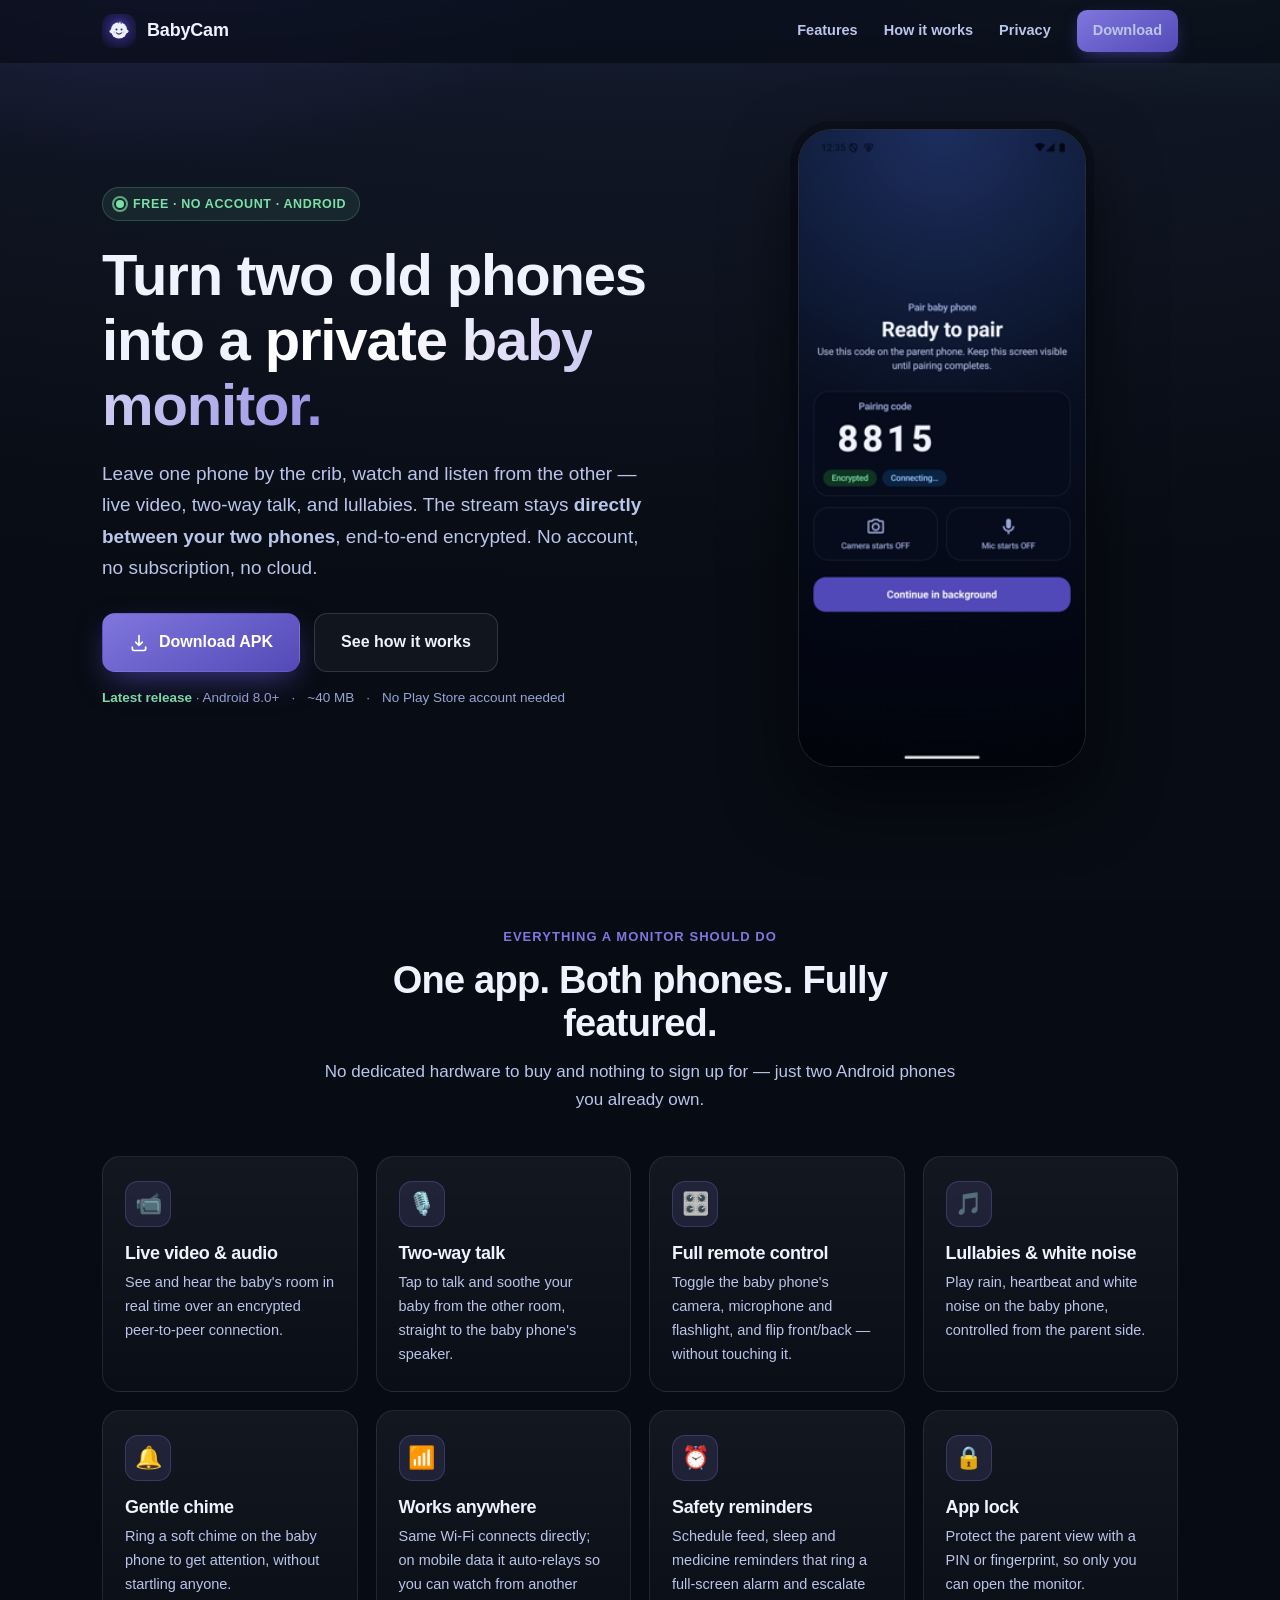
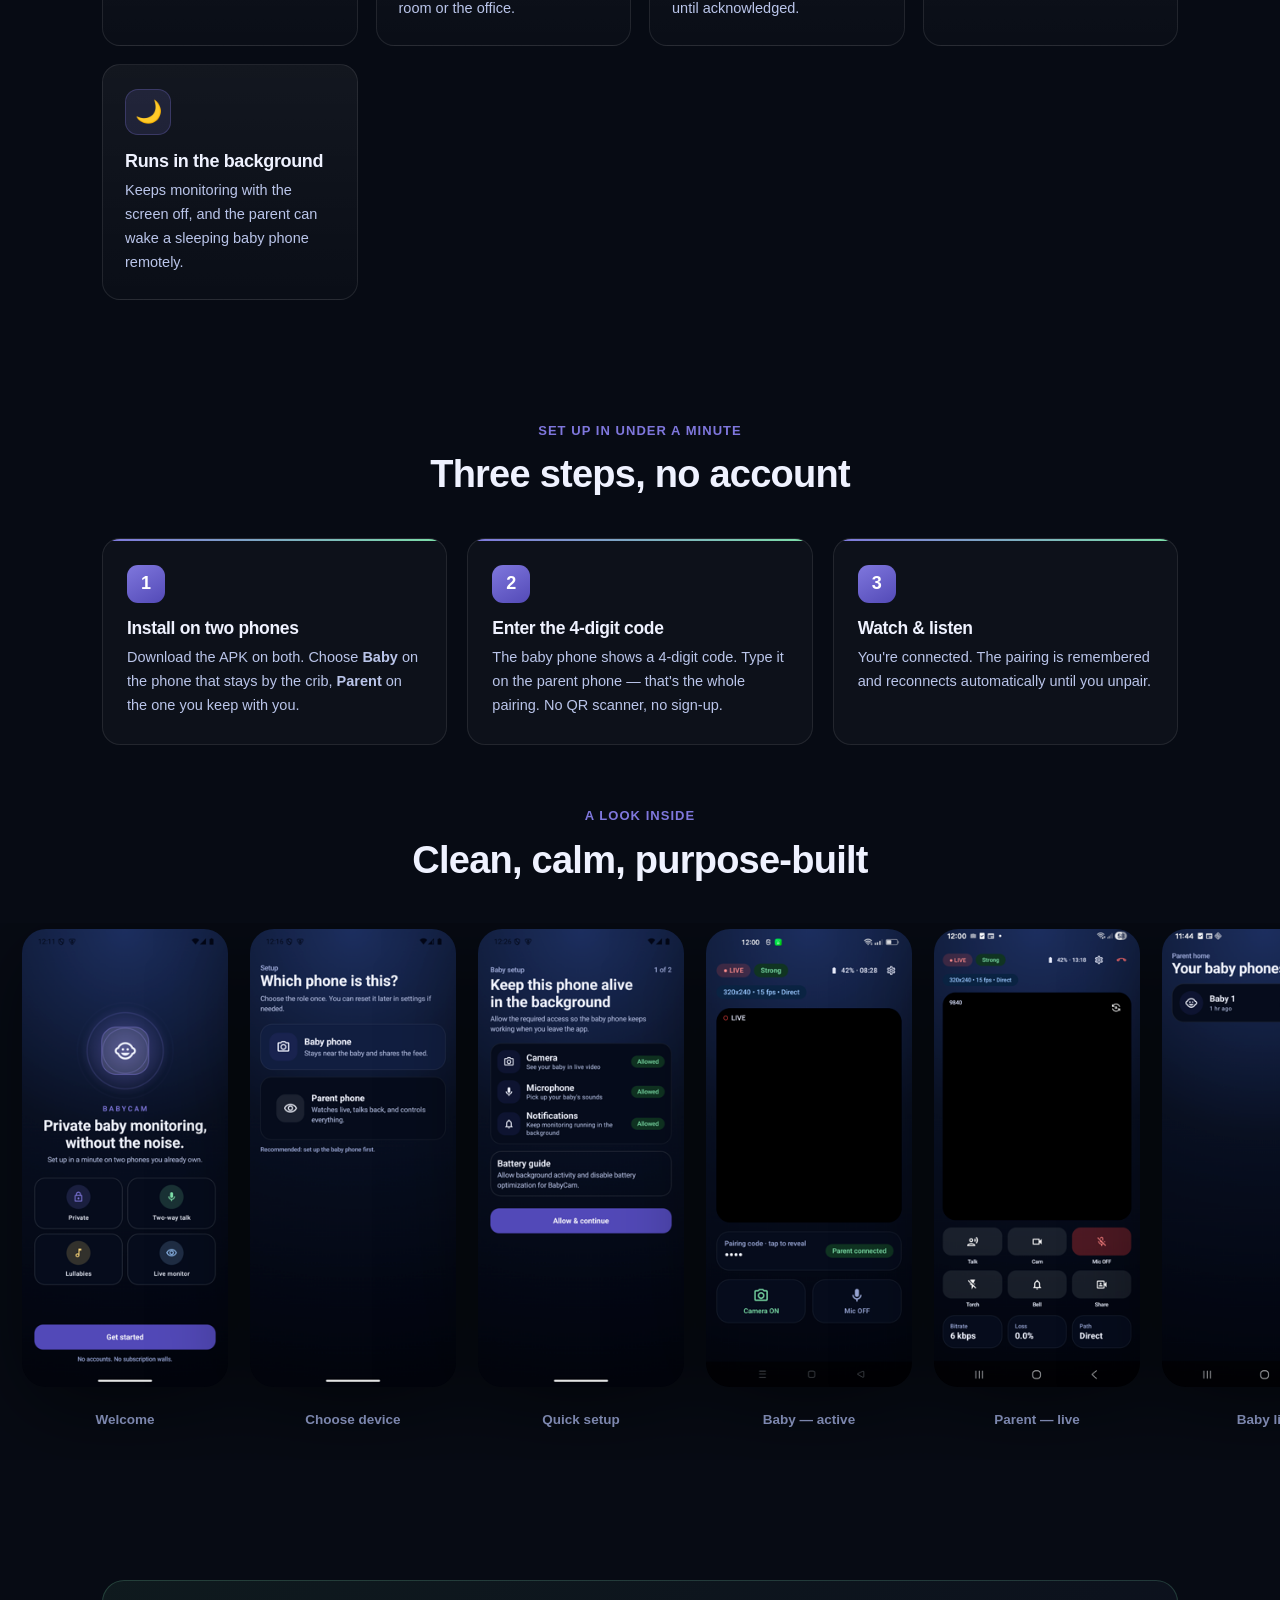
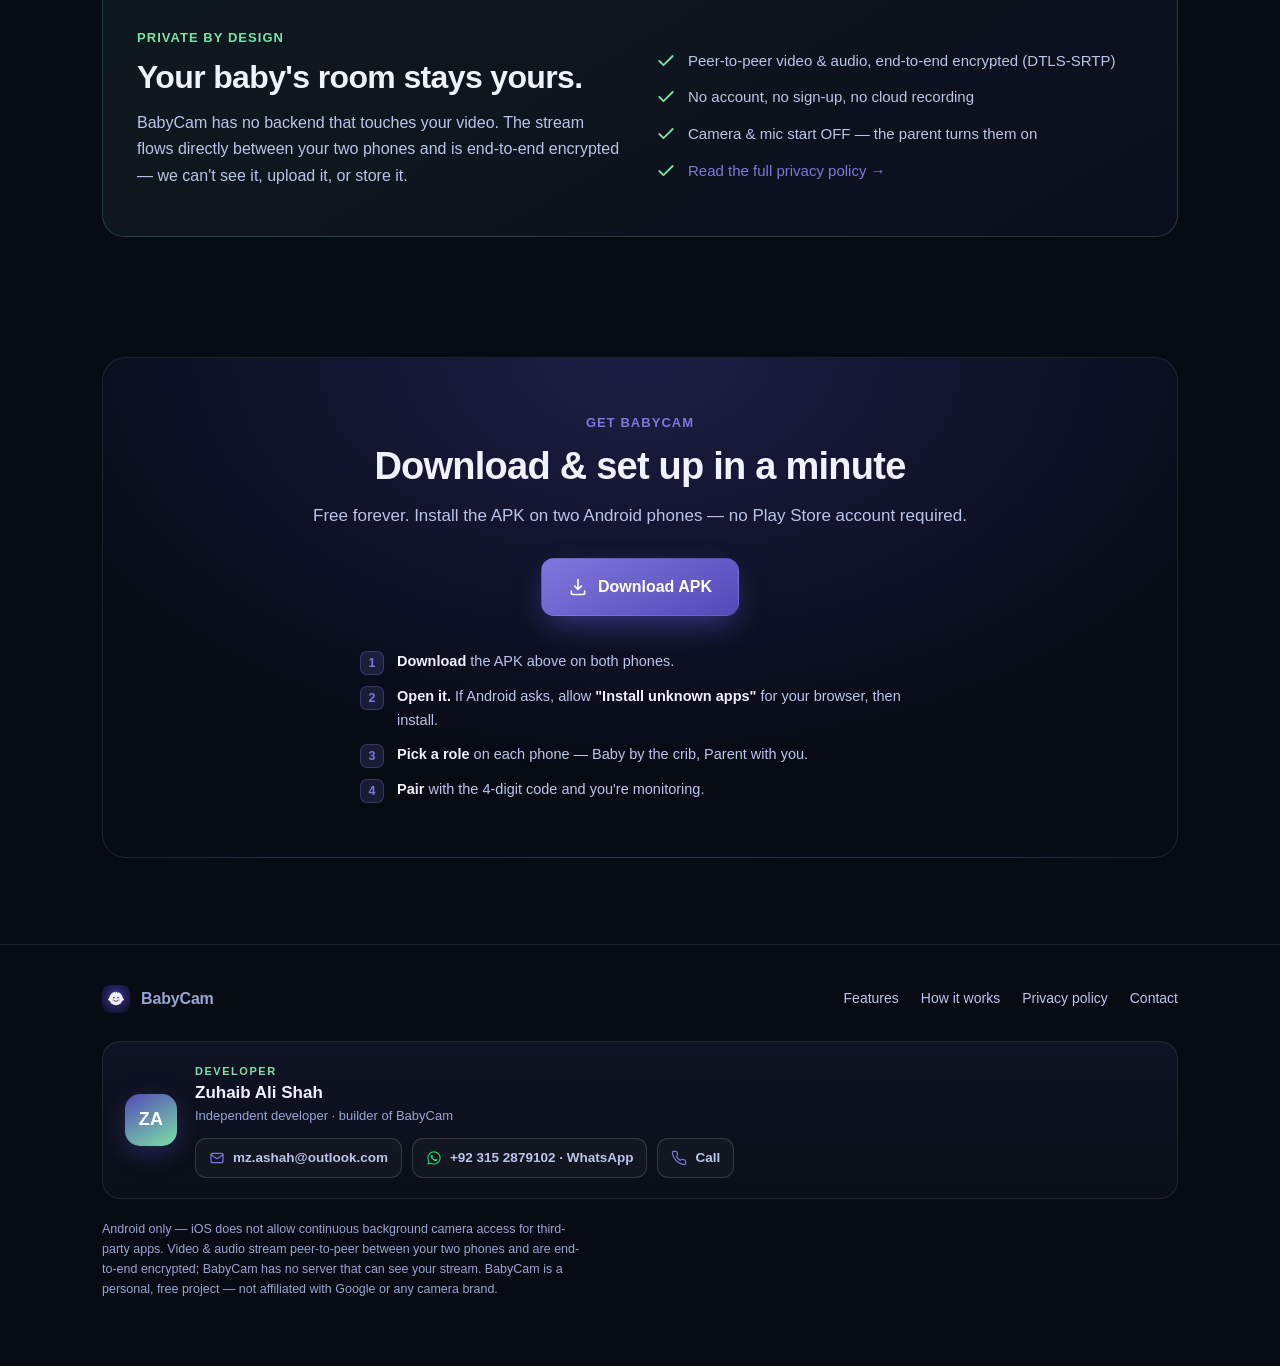
==== index.html @ 9dfcc4fe "BabyCam site: landing page + privacy (real app icon & screenshots), SEO, Firebase analytics" ====
<!DOCTYPE html>
<html lang="en">
<head>
<meta charset="utf-8">
<meta name="viewport" content="width=device-width, initial-scale=1">
<title>BabyCam — Turn two old phones into a private baby monitor</title>
<meta name="description" content="BabyCam turns two Android phones into a private, end-to-end encrypted baby monitor. Live video &amp; two-way talk, lullabies, remote control. Free — no account, no subscription. Download the APK.">
<meta name="theme-color" content="#070B14">
<!-- Firebase / Google Analytics 4 (project babycam-9a699, web app "BabyCam Website").
     Reports page visits + a custom "download_click" event to the Firebase console → Analytics. -->
<script async src="https://www.googletagmanager.com/gtag/js?id=G-392VNW13KD"></script>
<script>
  window.dataLayer=window.dataLayer||[];
  function gtag(){dataLayer.push(arguments);}
  gtag('js', new Date());
  gtag('config', 'G-392VNW13KD');
</script>
<link rel="canonical" href="https://mzashah.github.io/babycam-app/">
<meta name="robots" content="index,follow,max-image-preview:large">
<meta name="keywords" content="baby monitor app, free baby monitor, android baby monitor, private baby cam, two phone baby monitor, nanny cam app, baby monitor no subscription, encrypted baby monitor, white noise, two-way talk">
<meta name="author" content="Zuhaib Ali Shah">
<meta property="og:type" content="website">
<meta property="og:site_name" content="BabyCam">
<meta property="og:title" content="BabyCam — a private baby monitor from two old phones">
<meta property="og:description" content="Live video, two-way talk, lullabies, remote control — end-to-end encrypted. Free, no account, no subscription. Android APK download.">
<meta property="og:url" content="https://mzashah.github.io/babycam-app/">
<meta property="og:image" content="https://mzashah.github.io/babycam-app/assets/og-image.png">
<meta property="og:image:width" content="1024">
<meta property="og:image:height" content="500">
<meta property="og:image:alt" content="BabyCam — a private baby monitor built from two Android phones">
<meta name="twitter:card" content="summary_large_image">
<meta name="twitter:title" content="BabyCam — a private baby monitor from two old phones">
<meta name="twitter:description" content="Live video, two-way talk, lullabies, remote control — end-to-end encrypted. Free, no account, no subscription.">
<meta name="twitter:image" content="https://mzashah.github.io/babycam-app/assets/og-image.png">
<script type="application/ld+json">
{
  "@context": "https://schema.org",
  "@type": "SoftwareApplication",
  "name": "BabyCam — Baby Monitor",
  "operatingSystem": "Android 8.0+",
  "applicationCategory": "LifestyleApplication",
  "description": "Turn two Android phones into a private, end-to-end encrypted baby monitor. Live video and two-way talk, lullabies and white noise, remote camera/mic/flashlight control, safety reminders, and app lock. Free — no account, no subscription, no cloud recording.",
  "url": "https://mzashah.github.io/babycam-app/",
  "downloadUrl": "https://github.com/mzashah/babycam-app/releases/latest/download/app-release.apk",
  "softwareVersion": "1.2",
  "fileSize": "40MB",
  "image": "https://mzashah.github.io/babycam-app/assets/og-image.png",
  "author": { "@type": "Person", "name": "Zuhaib Ali Shah" },
  "offers": { "@type": "Offer", "price": "0", "priceCurrency": "USD" }
}
</script>
<link rel="icon" type="image/svg+xml" href="assets/icon.svg">
<link rel="apple-touch-icon" href="assets/icon.svg">
<style>
  :root{
    --ink-950:#070B14; --ink-900:#0E1422; --ink-850:#131B2C; --ink-800:#182342;
    --line:rgba(255,255,255,.09); --line-2:rgba(255,255,255,.14);
    --indigo:#7F77DD; --indigo-deep:#534AB7; --teal:#7CE0A8; --amber:#FFD779;
    --text:#EFF2FF; --text-2:#BAC5EA; --muted:#98A5D4;
    --maxw:1120px;
  }
  *{box-sizing:border-box}
  html{-webkit-text-size-adjust:100%;scroll-behavior:smooth}
  body{
    margin:0; color:var(--text); background:var(--ink-950);
    font:16px/1.65 -apple-system,BlinkMacSystemFont,"Segoe UI",Roboto,Helvetica,Arial,sans-serif;
    overflow-x:hidden;
  }
  /* animated signature night-glow */
  body::before{
    content:""; position:fixed; inset:-20% -20% 0 -20%; z-index:-2; pointer-events:none;
    background:
      radial-gradient(45% 40% at 22% 8%, rgba(83,74,183,.30), transparent 60%),
      radial-gradient(40% 38% at 82% 4%, rgba(124,224,168,.14), transparent 60%),
      radial-gradient(120% 80% at 50% -10%, #22325F 0%, #111726 45%, #080C14 100%);
    animation:glowdrift 18s ease-in-out infinite alternate;
  }
  @keyframes glowdrift{from{transform:translate3d(-1.5%,0,0) scale(1)}to{transform:translate3d(1.5%,1%,0) scale(1.06)}}
  a{color:var(--indigo);text-decoration:none}
  h1,h2,h3{letter-spacing:-.02em;line-height:1.12;margin:0}
  .wrap{max-width:var(--maxw);margin:0 auto;padding:0 22px}
  .kicker{font-size:13px;font-weight:700;letter-spacing:.08em;text-transform:uppercase;color:var(--indigo);margin-bottom:12px;display:block}

  /* ---------- scroll-reveal ---------- */
  .reveal{opacity:0;transform:translateY(26px);transition:opacity .7s cubic-bezier(.2,.7,.2,1),transform .7s cubic-bezier(.2,.7,.2,1)}
  .reveal.in{opacity:1;transform:none}
  .reveal.d1{transition-delay:.08s}.reveal.d2{transition-delay:.16s}.reveal.d3{transition-delay:.24s}
  .reveal.d4{transition-delay:.32s}.reveal.d5{transition-delay:.40s}.reveal.d6{transition-delay:.48s}

  /* ---------- header ---------- */
  header{position:sticky;top:0;z-index:50;backdrop-filter:blur(12px);
    background:rgba(7,11,20,.66);border-bottom:1px solid transparent;transition:border-color .3s,background .3s}
  header.stuck{border-bottom-color:var(--line);background:rgba(7,11,20,.85)}
  .nav{display:flex;align-items:center;justify-content:space-between;height:62px}
  .brand{display:flex;align-items:center;gap:11px;font-weight:750;font-size:18px;letter-spacing:-.01em}
  .mark{width:34px;height:34px;border-radius:10px;flex:none;overflow:hidden;
    display:flex;align-items:center;justify-content:center}
  .mark img{width:100%;height:100%;display:block}
  .nav-cta{font-size:14.5px;font-weight:650;color:#fff;padding:9px 16px;border-radius:10px;
    background:linear-gradient(150deg,var(--indigo),var(--indigo-deep));white-space:nowrap;
    box-shadow:0 6px 18px -6px rgba(83,74,183,.8);transition:transform .12s,box-shadow .12s}
  .nav-cta:hover{transform:translateY(-1px);box-shadow:0 10px 24px -6px rgba(83,74,183,.9)}
  .nav-links{display:flex;gap:26px;align-items:center}
  .nav-links a{color:var(--text-2);font-size:14.5px;font-weight:550;transition:color .15s}
  .nav-links a:hover{color:var(--text)}
  @media(max-width:760px){.nav-links a:not(.nav-cta){display:none}}

  /* ---------- hero ---------- */
  .hero{padding:66px 0 42px}
  .hero-grid{display:grid;grid-template-columns:1.08fr .92fr;gap:48px;align-items:center}
  @media(max-width:900px){.hero-grid{grid-template-columns:1fr;gap:30px;text-align:center}}
  .eyebrow{display:inline-flex;align-items:center;gap:9px;font-size:12.5px;font-weight:650;
    letter-spacing:.05em;text-transform:uppercase;color:var(--teal);
    background:rgba(124,224,168,.09);border:1px solid rgba(124,224,168,.22);
    padding:6px 13px;border-radius:999px;margin-bottom:22px}
  .live-dot{width:8px;height:8px;border-radius:50%;background:var(--teal);position:relative;flex:none}
  .live-dot::after{content:"";position:absolute;inset:-4px;border-radius:50%;border:2px solid var(--teal);
    animation:ping 1.8s cubic-bezier(0,0,.2,1) infinite;opacity:.7}
  @keyframes ping{0%{transform:scale(.6);opacity:.8}80%,100%{transform:scale(2.1);opacity:0}}
  h1{font-size:clamp(33px,6.2vw,58px);font-weight:800}
  h1 .grad{background:linear-gradient(100deg,#fff 10%,var(--indigo) 55%,var(--teal) 120%);
    background-size:220% auto;-webkit-background-clip:text;background-clip:text;color:transparent;
    animation:shimmer 6s ease-in-out infinite}
  @keyframes shimmer{0%,100%{background-position:0% 50%}50%{background-position:100% 50%}}
  .sub{color:var(--text-2);font-size:clamp(16px,2.4vw,19px);margin:20px 0 30px;max-width:34em}
  @media(max-width:900px){.sub{margin-left:auto;margin-right:auto}}
  .cta-row{display:flex;gap:14px;flex-wrap:wrap}
  @media(max-width:900px){.cta-row{justify-content:center}}
  .btn{display:inline-flex;align-items:center;gap:10px;font-weight:700;font-size:16px;
    padding:15px 26px;border-radius:13px;border:1px solid transparent;cursor:pointer;
    transition:transform .14s ease,box-shadow .14s ease;position:relative;overflow:hidden}
  .btn:hover{transform:translateY(-2px)}
  .btn:active{transform:translateY(0)}
  .btn-primary{color:#fff;background:linear-gradient(150deg,var(--indigo),var(--indigo-deep));
    box-shadow:0 12px 32px -8px rgba(83,74,183,.75)}
  .btn-primary::after{content:"";position:absolute;top:0;left:-120%;width:60%;height:100%;
    background:linear-gradient(100deg,transparent,rgba(255,255,255,.28),transparent);transform:skewX(-18deg);
    animation:sheen 4.5s ease-in-out 1.2s infinite}
  @keyframes sheen{0%{left:-120%}22%,100%{left:160%}}
  .btn-primary:hover{box-shadow:0 18px 40px -8px rgba(83,74,183,.9)}
  .btn-ghost{color:var(--text);background:rgba(255,255,255,.04);border-color:var(--line-2)}
  .btn-ghost:hover{background:rgba(255,255,255,.07)}
  .btn svg{width:20px;height:20px}
  .btn-primary svg{animation:bob 2.4s ease-in-out infinite}
  @keyframes bob{0%,100%{transform:translateY(0)}50%{transform:translateY(2px)}}
  .cta-note{margin-top:15px;font-size:13.5px;color:var(--muted);display:flex;gap:12px;flex-wrap:wrap;align-items:center}
  @media(max-width:900px){.cta-note{justify-content:center}}
  .cta-note b{color:var(--text-2);font-weight:600}
  #ver{color:var(--teal);font-weight:650}

  /* phone in hero */
  .phone-hero{position:relative;display:flex;justify-content:center}
  .phone-hero::after{content:"";position:absolute;width:74%;height:74%;top:12%;
    background:radial-gradient(closest-side,rgba(127,119,221,.5),transparent 70%);
    filter:blur(34px);z-index:-1;animation:pulseglow 5s ease-in-out infinite}
  @keyframes pulseglow{0%,100%{opacity:.7;transform:scale(1)}50%{opacity:1;transform:scale(1.08)}}
  .phone-hero .float{animation:float 6s ease-in-out infinite}
  @keyframes float{0%,100%{transform:translateY(0) rotate(-1deg)}50%{transform:translateY(-14px) rotate(1deg)}}
  .phone-hero img{width:min(288px,72vw);height:auto;display:block;border-radius:34px;
    border:1px solid rgba(255,255,255,.10);box-shadow:0 30px 70px rgba(0,0,0,.6),0 0 0 8px rgba(10,15,27,.7)}
  /* animated signal rings behind phone */
  .rings{position:absolute;top:14%;left:50%;transform:translateX(-50%);width:340px;height:340px;z-index:-1;pointer-events:none}
  .rings span{position:absolute;inset:0;margin:auto;width:120px;height:120px;border:1.5px solid rgba(127,119,221,.35);
    border-radius:50%;animation:radiate 3.6s ease-out infinite}
  .rings span:nth-child(2){animation-delay:1.2s}.rings span:nth-child(3){animation-delay:2.4s}
  @keyframes radiate{0%{transform:scale(.4);opacity:.7}100%{transform:scale(2.4);opacity:0}}

  /* ---------- trust chips ---------- */
  .chips{display:flex;flex-wrap:wrap;gap:12px;justify-content:center;padding:6px 0}
  .chip{display:inline-flex;align-items:center;gap:9px;font-size:14px;font-weight:600;color:var(--text-2);
    background:rgba(255,255,255,.03);border:1px solid var(--line);padding:10px 16px;border-radius:12px;
    transition:transform .15s,border-color .15s}
  .chip:hover{transform:translateY(-2px);border-color:var(--line-2)}
  .chip svg{width:17px;height:17px;color:var(--teal)}

  /* ---------- sections ---------- */
  section{padding:60px 0}
  .sec-head{text-align:center;max-width:640px;margin:0 auto 42px}
  .sec-head h2{font-size:clamp(26px,4.4vw,38px);font-weight:800}
  .sec-head p{color:var(--text-2);font-size:17px;margin-top:14px}

  /* feature grid */
  .features{display:grid;grid-template-columns:repeat(auto-fit,minmax(250px,1fr));gap:18px}
  .card{background:linear-gradient(180deg,rgba(255,255,255,.05),rgba(255,255,255,.015));
    border:1px solid var(--line);border-radius:18px;padding:24px 22px;
    transition:border-color .18s ease,transform .18s ease,box-shadow .18s ease}
  .card:hover{border-color:rgba(127,119,221,.4);transform:translateY(-4px);box-shadow:0 18px 40px -20px rgba(83,74,183,.6)}
  .ficon{width:46px;height:46px;border-radius:13px;display:flex;align-items:center;justify-content:center;
    background:rgba(127,119,221,.14);border:1px solid rgba(127,119,221,.28);margin-bottom:16px;font-size:22px;
    transition:transform .2s}
  .card:hover .ficon{transform:scale(1.12) rotate(-4deg)}
  .card h3{font-size:18px;font-weight:700;margin-bottom:8px}
  .card p{color:var(--text-2);font-size:14.5px;margin:0}

  /* how it works */
  .steps{display:grid;grid-template-columns:repeat(3,1fr);gap:20px}
  @media(max-width:820px){.steps{grid-template-columns:1fr}}
  .step{background:rgba(255,255,255,.028);border:1px solid var(--line);border-radius:18px;padding:26px 24px;
    position:relative;overflow:hidden}
  .step::before{content:"";position:absolute;top:0;left:0;width:100%;height:2px;
    background:linear-gradient(90deg,var(--indigo),var(--teal));transform:scaleX(0);transform-origin:left;transition:transform .5s}
  .step.in::before{transform:scaleX(1)}
  .step .n{width:38px;height:38px;border-radius:11px;display:flex;align-items:center;justify-content:center;
    font-weight:800;font-size:18px;color:#fff;background:linear-gradient(150deg,var(--indigo),var(--indigo-deep));margin-bottom:16px}
  .step h3{font-size:17.5px;margin-bottom:8px}
  .step p{color:var(--text-2);font-size:14.5px;margin:0}

  /* gallery */
  .gallery{overflow-x:auto;padding-bottom:8px;scroll-snap-type:x mandatory;-webkit-overflow-scrolling:touch}
  .gallery::-webkit-scrollbar{height:8px}
  .gallery::-webkit-scrollbar-thumb{background:rgba(255,255,255,.14);border-radius:99px}
  .gallery-track{display:flex;gap:22px;width:max-content;margin:0 auto;padding:6px 22px 20px}
  .shot{flex:none;scroll-snap-align:center;text-align:center;transition:transform .2s}
  .shot:hover{transform:translateY(-6px)}
  .shot img{width:206px;height:auto;border-radius:24px;filter:drop-shadow(0 20px 44px rgba(0,0,0,.5))}
  .shot span{display:block;margin-top:14px;color:var(--muted);font-size:13.5px;font-weight:600}

  /* privacy */
  .privacy{background:linear-gradient(150deg,rgba(124,224,168,.07),rgba(83,74,183,.06));
    border:1px solid rgba(124,224,168,.2);border-radius:22px;padding:40px 34px;display:grid;
    grid-template-columns:1fr 1fr;gap:32px;align-items:center}
  @media(max-width:820px){.privacy{grid-template-columns:1fr;padding:30px 24px}}
  .privacy h2{font-size:clamp(24px,3.8vw,32px);font-weight:800;margin-bottom:14px}
  .privacy ul{list-style:none;padding:0;margin:16px 0 0}
  .privacy li{display:flex;gap:12px;align-items:flex-start;color:var(--text-2);margin:12px 0;font-size:15px}
  .privacy li svg{width:20px;height:20px;color:var(--teal);flex:none;margin-top:2px}

  /* download band */
  .download{text-align:center;background:radial-gradient(90% 120% at 50% 0%,rgba(83,74,183,.30),transparent 70%);
    border:1px solid var(--line);border-radius:24px;padding:54px 28px;position:relative;overflow:hidden}
  .download h2{font-size:clamp(26px,4.4vw,38px);font-weight:800}
  .download p{color:var(--text-2);font-size:17px;margin:14px auto 28px;max-width:40em}
  .install{max-width:560px;margin:34px auto 0;text-align:left;display:grid;gap:10px}
  .install .row{display:flex;gap:13px;align-items:flex-start;color:var(--text-2);font-size:14.5px}
  .install .row b{color:var(--text);font-weight:650}
  .install .num{flex:none;width:24px;height:24px;border-radius:7px;background:rgba(127,119,221,.16);
    border:1px solid rgba(127,119,221,.3);color:var(--indigo);font-weight:700;font-size:12.5px;
    display:flex;align-items:center;justify-content:center;margin-top:1px}

  /* footer */
  footer{border-top:1px solid var(--line);margin-top:26px;padding:40px 0 54px;color:var(--muted);font-size:14px}
  .foot-grid{display:flex;justify-content:space-between;gap:24px;flex-wrap:wrap;align-items:center}
  .foot-links{display:flex;gap:22px;flex-wrap:wrap}
  .foot-links a{color:var(--text-2)}.foot-links a:hover{color:var(--text)}
  .dev-card{margin-top:28px;padding:20px 22px;border:1px solid var(--line);border-radius:18px;
    background:linear-gradient(180deg,rgba(127,119,221,.08),rgba(255,255,255,.015));
    display:flex;gap:18px;align-items:center;flex-wrap:wrap}
  .dev-avatar{flex:none;width:52px;height:52px;border-radius:15px;display:grid;place-items:center;
    font-weight:800;font-size:18px;letter-spacing:.02em;color:#fff;
    background:linear-gradient(150deg,var(--indigo-deep),var(--teal));
    box-shadow:0 8px 22px rgba(83,74,183,.35)}
  .dev-main{min-width:0}
  .dev-label{display:block;font-size:11px;letter-spacing:.14em;text-transform:uppercase;color:var(--teal);font-weight:700;margin-bottom:3px}
  .dev-name{color:var(--text);font-weight:800;font-size:17px;line-height:1.2}
  .dev-role{color:var(--muted);font-size:13px;margin-top:2px}
  .dev-contacts{display:flex;gap:10px;flex-wrap:wrap;margin-top:11px}
  .dev-chip{display:inline-flex;align-items:center;gap:8px;padding:8px 13px;border-radius:11px;
    border:1px solid var(--line-2);background:rgba(255,255,255,.03);color:var(--text-2);
    font-size:13.5px;font-weight:600;transition:border-color .15s,color .15s,background .15s}
  .dev-chip svg{width:16px;height:16px;flex:none;color:var(--indigo)}
  .dev-chip:hover{color:var(--text);border-color:var(--indigo);background:rgba(127,119,221,.1)}
  .dev-chip-wa svg{color:#25D366}
  .dev-chip-wa:hover{border-color:#25D366;background:rgba(37,211,102,.1)}
  .foot-note{margin-top:20px;font-size:12.5px;line-height:1.6;max-width:70ch}

  @media(max-width:560px){
    .wrap{padding:0 16px}
    .hero{padding:40px 0 26px}
    .btn{width:100%;justify-content:center}
    .cta-row{gap:10px}
    section{padding:46px 0}
  }
  /* respect reduced motion */
  @media(prefers-reduced-motion:reduce){
    *,*::before,*::after{animation:none!important;transition:none!important}
    .reveal{opacity:1!important;transform:none!important}
  }
</style>
<noscript><style>.reveal{opacity:1!important;transform:none!important}</style></noscript>
</head>
<body>

<header id="hdr">
  <div class="wrap nav">
    <div class="brand">
      <span class="mark"><img src="assets/icon.svg" alt="BabyCam app icon" width="34" height="34"></span>
      BabyCam
    </div>
    <nav class="nav-links">
      <a href="#features">Features</a>
      <a href="#how">How it works</a>
      <a href="#privacy">Privacy</a>
      <a class="nav-cta" href="#download">Download</a>
    </nav>
  </div>
</header>

<!-- HERO -->
<div class="hero">
  <div class="wrap hero-grid">
    <div>
      <span class="eyebrow reveal"><span class="live-dot"></span> Free · No account · Android</span>
      <h1 class="reveal d1">Turn two old phones into a <span class="grad">private baby monitor.</span></h1>
      <p class="sub reveal d2">Leave one phone by the crib, watch and listen from the other — live video, two-way
        talk, and lullabies. The stream stays <b>directly between your two phones</b>, end-to-end
        encrypted. No account, no subscription, no cloud.</p>
      <div class="cta-row reveal d3">
        <a class="btn btn-primary" href="https://github.com/mzashah/babycam-app/releases/latest/download/app-release.apk" download>
          <svg viewBox="0 0 24 24" fill="none" stroke="currentColor" stroke-width="2" stroke-linecap="round" stroke-linejoin="round"><path d="M12 3v12m0 0l-4-4m4 4l4-4M4 17v2a2 2 0 002 2h12a2 2 0 002-2v-2"/></svg>
          Download APK
        </a>
        <a class="btn btn-ghost" href="#how">See how it works</a>
      </div>
      <div class="cta-note reveal d4">
        <span><b id="ver">Latest release</b> · Android 8.0+</span>
        <span>·</span><span>~40&nbsp;MB</span><span>·</span><span>No Play Store account needed</span>
      </div>
    </div>
    <div class="phone-hero reveal d2">
      <div class="rings" aria-hidden="true"><span></span><span></span><span></span></div>
      <div class="float"><img src="assets/shots/03-pairing.png" alt="BabyCam pairing screen — a 4-digit code with an Encrypted badge, camera and mic starting OFF" width="288" height="640" loading="eager"></div>
    </div>
  </div>
</div>

<!-- TRUST CHIPS -->
<div class="wrap">
  <div class="chips reveal">
    <span class="chip"><svg viewBox="0 0 24 24" fill="none" stroke="currentColor" stroke-width="2.2" stroke-linecap="round" stroke-linejoin="round"><path d="M20 6L9 17l-5-5"/></svg> No account, ever</span>
    <span class="chip"><svg viewBox="0 0 24 24" fill="none" stroke="currentColor" stroke-width="2.2" stroke-linecap="round" stroke-linejoin="round"><path d="M20 6L9 17l-5-5"/></svg> No subscription or fees</span>
    <span class="chip"><svg viewBox="0 0 24 24" fill="none" stroke="currentColor" stroke-width="2.2" stroke-linecap="round" stroke-linejoin="round"><path d="M20 6L9 17l-5-5"/></svg> End-to-end encrypted</span>
    <span class="chip"><svg viewBox="0 0 24 24" fill="none" stroke="currentColor" stroke-width="2.2" stroke-linecap="round" stroke-linejoin="round"><path d="M20 6L9 17l-5-5"/></svg> Reuse an old phone</span>
  </div>
</div>

<!-- FEATURES -->
<section id="features">
  <div class="wrap">
    <div class="sec-head reveal">
      <span class="kicker">Everything a monitor should do</span>
      <h2>One app. Both phones. Fully featured.</h2>
      <p>No dedicated hardware to buy and nothing to sign up for — just two Android phones you already own.</p>
    </div>
    <div class="features">
      <div class="card reveal"><div class="ficon">📹</div><h3>Live video &amp; audio</h3><p>See and hear the baby's room in real time over an encrypted peer-to-peer connection.</p></div>
      <div class="card reveal d1"><div class="ficon">🎙️</div><h3>Two-way talk</h3><p>Tap to talk and soothe your baby from the other room, straight to the baby phone's speaker.</p></div>
      <div class="card reveal d2"><div class="ficon">🎛️</div><h3>Full remote control</h3><p>Toggle the baby phone's camera, microphone and flashlight, and flip front/back — without touching it.</p></div>
      <div class="card reveal"><div class="ficon">🎵</div><h3>Lullabies &amp; white noise</h3><p>Play rain, heartbeat and white noise on the baby phone, controlled from the parent side.</p></div>
      <div class="card reveal d1"><div class="ficon">🔔</div><h3>Gentle chime</h3><p>Ring a soft chime on the baby phone to get attention, without startling anyone.</p></div>
      <div class="card reveal d2"><div class="ficon">📶</div><h3>Works anywhere</h3><p>Same Wi-Fi connects directly; on mobile data it auto-relays so you can watch from another room or the office.</p></div>
      <div class="card reveal"><div class="ficon">⏰</div><h3>Safety reminders</h3><p>Schedule feed, sleep and medicine reminders that ring a full-screen alarm and escalate until acknowledged.</p></div>
      <div class="card reveal d1"><div class="ficon">🔒</div><h3>App lock</h3><p>Protect the parent view with a PIN or fingerprint, so only you can open the monitor.</p></div>
      <div class="card reveal d2"><div class="ficon">🌙</div><h3>Runs in the background</h3><p>Keeps monitoring with the screen off, and the parent can wake a sleeping baby phone remotely.</p></div>
    </div>
  </div>
</section>

<!-- HOW IT WORKS -->
<section id="how">
  <div class="wrap">
    <div class="sec-head reveal">
      <span class="kicker">Set up in under a minute</span>
      <h2>Three steps, no account</h2>
    </div>
    <div class="steps">
      <div class="step reveal"><div class="n">1</div><h3>Install on two phones</h3><p>Download the APK on both. Choose <b>Baby</b> on the phone that stays by the crib, <b>Parent</b> on the one you keep with you.</p></div>
      <div class="step reveal d1"><div class="n">2</div><h3>Enter the 4-digit code</h3><p>The baby phone shows a 4-digit code. Type it on the parent phone — that's the whole pairing. No QR scanner, no sign-up.</p></div>
      <div class="step reveal d2"><div class="n">3</div><h3>Watch &amp; listen</h3><p>You're connected. The pairing is remembered and reconnects automatically until you unpair.</p></div>
    </div>
  </div>
</section>

<!-- GALLERY -->
<section style="padding-top:0">
  <div class="wrap"><div class="sec-head reveal"><span class="kicker">A look inside</span><h2>Clean, calm, purpose-built</h2></div></div>
  <div class="gallery">
    <div class="gallery-track">
      <div class="shot reveal"><img src="assets/shots/01-welcome.png" alt="BabyCam welcome screen" width="206" height="458" loading="lazy"><span>Welcome</span></div>
      <div class="shot reveal d1"><img src="assets/shots/02-choose.png" alt="Choose device role — baby or parent" width="206" height="458" loading="lazy"><span>Choose device</span></div>
      <div class="shot reveal d2"><img src="assets/shots/04-perms.png" alt="Baby setup permissions screen" width="206" height="458" loading="lazy"><span>Quick setup</span></div>
      <div class="shot reveal d3"><img src="assets/shots/05-baby-active.png" alt="Baby phone monitoring active" width="206" height="458" loading="lazy"><span>Baby — active</span></div>
      <div class="shot reveal d4"><img src="assets/shots/06-parent-live.png" alt="Parent live view with talk, mic, torch and control buttons" width="206" height="458" loading="lazy"><span>Parent — live</span></div>
      <div class="shot reveal d4"><img src="assets/shots/07-parent-home.png" alt="Parent home — your baby phones list" width="206" height="458" loading="lazy"><span>Baby list</span></div>
    </div>
  </div>
</section>

<!-- PRIVACY -->
<section id="privacy">
  <div class="wrap">
    <div class="privacy reveal">
      <div>
        <span class="kicker" style="color:var(--teal)">Private by design</span>
        <h2>Your baby's room stays yours.</h2>
        <p style="color:var(--text-2);margin:0">BabyCam has no backend that touches your video. The stream flows directly between your two phones and is end-to-end encrypted — we can't see it, upload it, or store it.</p>
      </div>
      <ul>
        <li><svg viewBox="0 0 24 24" fill="none" stroke="currentColor" stroke-width="2.2" stroke-linecap="round" stroke-linejoin="round"><path d="M20 6L9 17l-5-5"/></svg> Peer-to-peer video &amp; audio, end-to-end encrypted (DTLS-SRTP)</li>
        <li><svg viewBox="0 0 24 24" fill="none" stroke="currentColor" stroke-width="2.2" stroke-linecap="round" stroke-linejoin="round"><path d="M20 6L9 17l-5-5"/></svg> No account, no sign-up, no cloud recording</li>
        <li><svg viewBox="0 0 24 24" fill="none" stroke="currentColor" stroke-width="2.2" stroke-linecap="round" stroke-linejoin="round"><path d="M20 6L9 17l-5-5"/></svg> Camera &amp; mic start OFF — the parent turns them on</li>
        <li><svg viewBox="0 0 24 24" fill="none" stroke="currentColor" stroke-width="2.2" stroke-linecap="round" stroke-linejoin="round"><path d="M20 6L9 17l-5-5"/></svg> <a href="privacy.html">Read the full privacy policy →</a></li>
      </ul>
    </div>
  </div>
</section>

<!-- DOWNLOAD -->
<section id="download">
  <div class="wrap">
    <div class="download reveal">
      <span class="kicker">Get BabyCam</span>
      <h2>Download &amp; set up in a minute</h2>
      <p>Free forever. Install the APK on two Android phones — no Play Store account required.</p>
      <a class="btn btn-primary" href="https://github.com/mzashah/babycam-app/releases/latest/download/app-release.apk" download>
        <svg viewBox="0 0 24 24" fill="none" stroke="currentColor" stroke-width="2" stroke-linecap="round" stroke-linejoin="round"><path d="M12 3v12m0 0l-4-4m4 4l4-4M4 17v2a2 2 0 002 2h12a2 2 0 002-2v-2"/></svg>
        Download APK
      </a>
      <div class="install">
        <div class="row"><span class="num">1</span><div><b>Download</b> the APK above on both phones.</div></div>
        <div class="row"><span class="num">2</span><div><b>Open it.</b> If Android asks, allow <b>"Install unknown apps"</b> for your browser, then install.</div></div>
        <div class="row"><span class="num">3</span><div><b>Pick a role</b> on each phone — Baby by the crib, Parent with you.</div></div>
        <div class="row"><span class="num">4</span><div><b>Pair</b> with the 4-digit code and you're monitoring.</div></div>
      </div>
    </div>
  </div>
</section>

<footer>
  <div class="wrap">
    <div class="foot-grid">
      <div class="brand" style="font-size:16px">
        <span class="mark" style="width:28px;height:28px;border-radius:8px"><img src="assets/icon.svg" alt="BabyCam app icon" width="28" height="28"></span>
        BabyCam
      </div>
      <div class="foot-links">
        <a href="#features">Features</a>
        <a href="#how">How it works</a>
        <a href="privacy.html">Privacy policy</a>
        <a href="mailto:mz.ashah@outlook.com">Contact</a>
      </div>
    </div>
    <div class="dev-card">
      <div class="dev-avatar" aria-hidden="true">ZA</div>
      <div class="dev-main">
        <span class="dev-label">Developer</span>
        <div class="dev-name">Zuhaib Ali Shah</div>
        <div class="dev-role">Independent developer · builder of BabyCam</div>
        <div class="dev-contacts">
          <a class="dev-chip" href="mailto:mz.ashah@outlook.com">
            <svg viewBox="0 0 24 24" fill="none" stroke="currentColor" stroke-width="1.8" stroke-linecap="round" stroke-linejoin="round" aria-hidden="true"><rect x="3" y="5" width="18" height="14" rx="2"/><path d="m3 7 9 6 9-6"/></svg>
            <span>mz.ashah@outlook.com</span>
          </a>
          <a class="dev-chip dev-chip-wa" href="https://wa.me/923152879102" target="_blank" rel="noopener">
            <svg viewBox="0 0 24 24" fill="currentColor" aria-hidden="true"><path d="M12.04 2C6.58 2 2.13 6.45 2.13 11.91c0 1.75.46 3.45 1.32 4.95L2 22l5.25-1.38a9.9 9.9 0 0 0 4.79 1.22h.01c5.46 0 9.91-4.45 9.91-9.91 0-2.65-1.03-5.14-2.9-7.01A9.82 9.82 0 0 0 12.04 2Zm0 18.15h-.01a8.2 8.2 0 0 1-4.18-1.15l-.3-.18-3.11.82.83-3.04-.2-.31a8.23 8.23 0 0 1-1.26-4.38c0-4.54 3.7-8.24 8.25-8.24 2.2 0 4.27.86 5.83 2.42a8.19 8.19 0 0 1 2.41 5.83c0 4.55-3.7 8.24-8.24 8.24Zm4.52-6.17c-.25-.12-1.47-.72-1.69-.81-.23-.08-.39-.12-.56.13-.16.25-.64.8-.79.97-.14.16-.29.18-.54.06-.25-.12-1.05-.39-1.99-1.23-.74-.66-1.23-1.47-1.38-1.72-.14-.25-.02-.38.11-.51.11-.11.25-.29.37-.43.13-.14.17-.25.25-.41.08-.16.04-.31-.02-.43-.06-.12-.56-1.34-.76-1.84-.2-.48-.41-.42-.56-.43-.14-.01-.31-.01-.48-.01-.16 0-.43.06-.66.31-.23.25-.86.85-.86 2.07 0 1.22.89 2.4 1.01 2.56.12.16 1.75 2.67 4.25 3.74.59.26 1.05.41 1.41.52.59.19 1.13.16 1.56.1.47-.07 1.47-.6 1.68-1.18.21-.58.21-1.07.14-1.18-.06-.11-.22-.17-.47-.29Z"/></svg>
            <span>+92 315 2879102 · WhatsApp</span>
          </a>
          <a class="dev-chip" href="tel:+923152879102">
            <svg viewBox="0 0 24 24" fill="none" stroke="currentColor" stroke-width="1.8" stroke-linecap="round" stroke-linejoin="round" aria-hidden="true"><path d="M22 16.9v3a2 2 0 0 1-2.2 2 19.8 19.8 0 0 1-8.6-3.1 19.5 19.5 0 0 1-6-6 19.8 19.8 0 0 1-3.1-8.7A2 2 0 0 1 4.1 2h3a2 2 0 0 1 2 1.7c.1.9.3 1.8.6 2.7a2 2 0 0 1-.5 2.1L8 9.6a16 16 0 0 0 6 6l1.1-1.1a2 2 0 0 1 2.1-.5c.9.3 1.8.5 2.7.6a2 2 0 0 1 1.7 2Z"/></svg>
            <span>Call</span>
          </a>
        </div>
      </div>
    </div>
    <p class="foot-note">Android only — iOS does not allow continuous background camera access for third-party
      apps. Video &amp; audio stream peer-to-peer between your two phones and are end-to-end encrypted;
      BabyCam has no server that can see your stream. BabyCam is a personal, free project — not affiliated
      with Google or any camera brand.</p>
  </div>
</footer>

<script>
  // scroll-reveal
  (function(){
    var els=document.querySelectorAll('.reveal');
    if(!('IntersectionObserver' in window)){els.forEach(function(e){e.classList.add('in')});return;}
    var io=new IntersectionObserver(function(entries){
      entries.forEach(function(en){ if(en.isIntersecting){en.target.classList.add('in');io.unobserve(en.target);} });
    },{threshold:.12,rootMargin:'0px 0px -8% 0px'});
    els.forEach(function(e){io.observe(e)});
  })();
  // header shadow on scroll
  (function(){var h=document.getElementById('hdr');
    var on=function(){h.classList.toggle('stuck',window.scrollY>8)};on();
    window.addEventListener('scroll',on,{passive:true});})();
  // live version label (button works regardless)
  fetch("https://github.com/mzashah/babycam-app/releases/latest/download/version.json",{cache:"no-store"})
    .then(function(r){return r.ok?r.json():null})
    .then(function(v){ if(v&&v.versionName){document.getElementById("ver").textContent="Latest: v"+v.versionName;} })
    .catch(function(){});
  // analytics: count APK download clicks (fires the "download_click" event to Firebase/GA4)
  (function(){
    document.querySelectorAll('a[href$="app-release.apk"]').forEach(function(a){
      a.addEventListener('click',function(){
        if(typeof gtag==='function'){gtag('event','download_click',{location:a.getAttribute('data-loc')||'page'});}
      });
    });
  })();
</script>
</body>
</html>
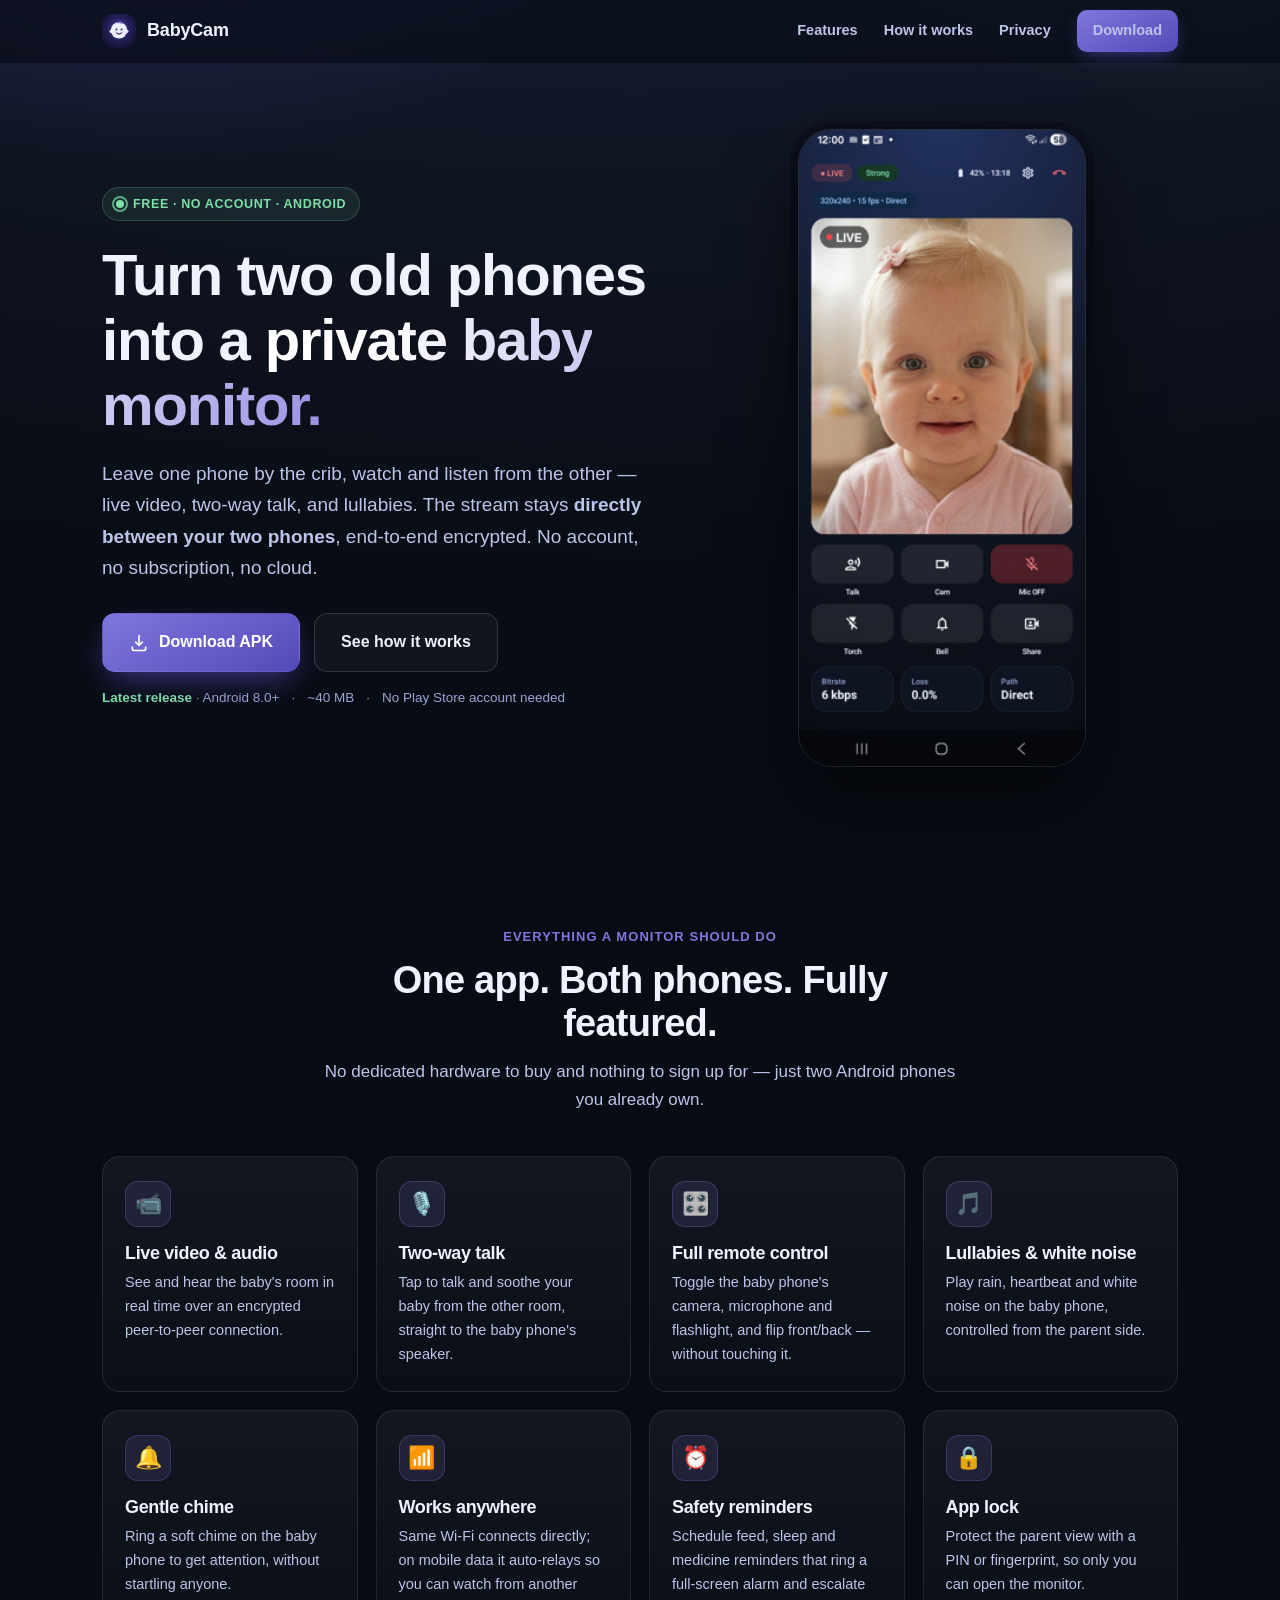
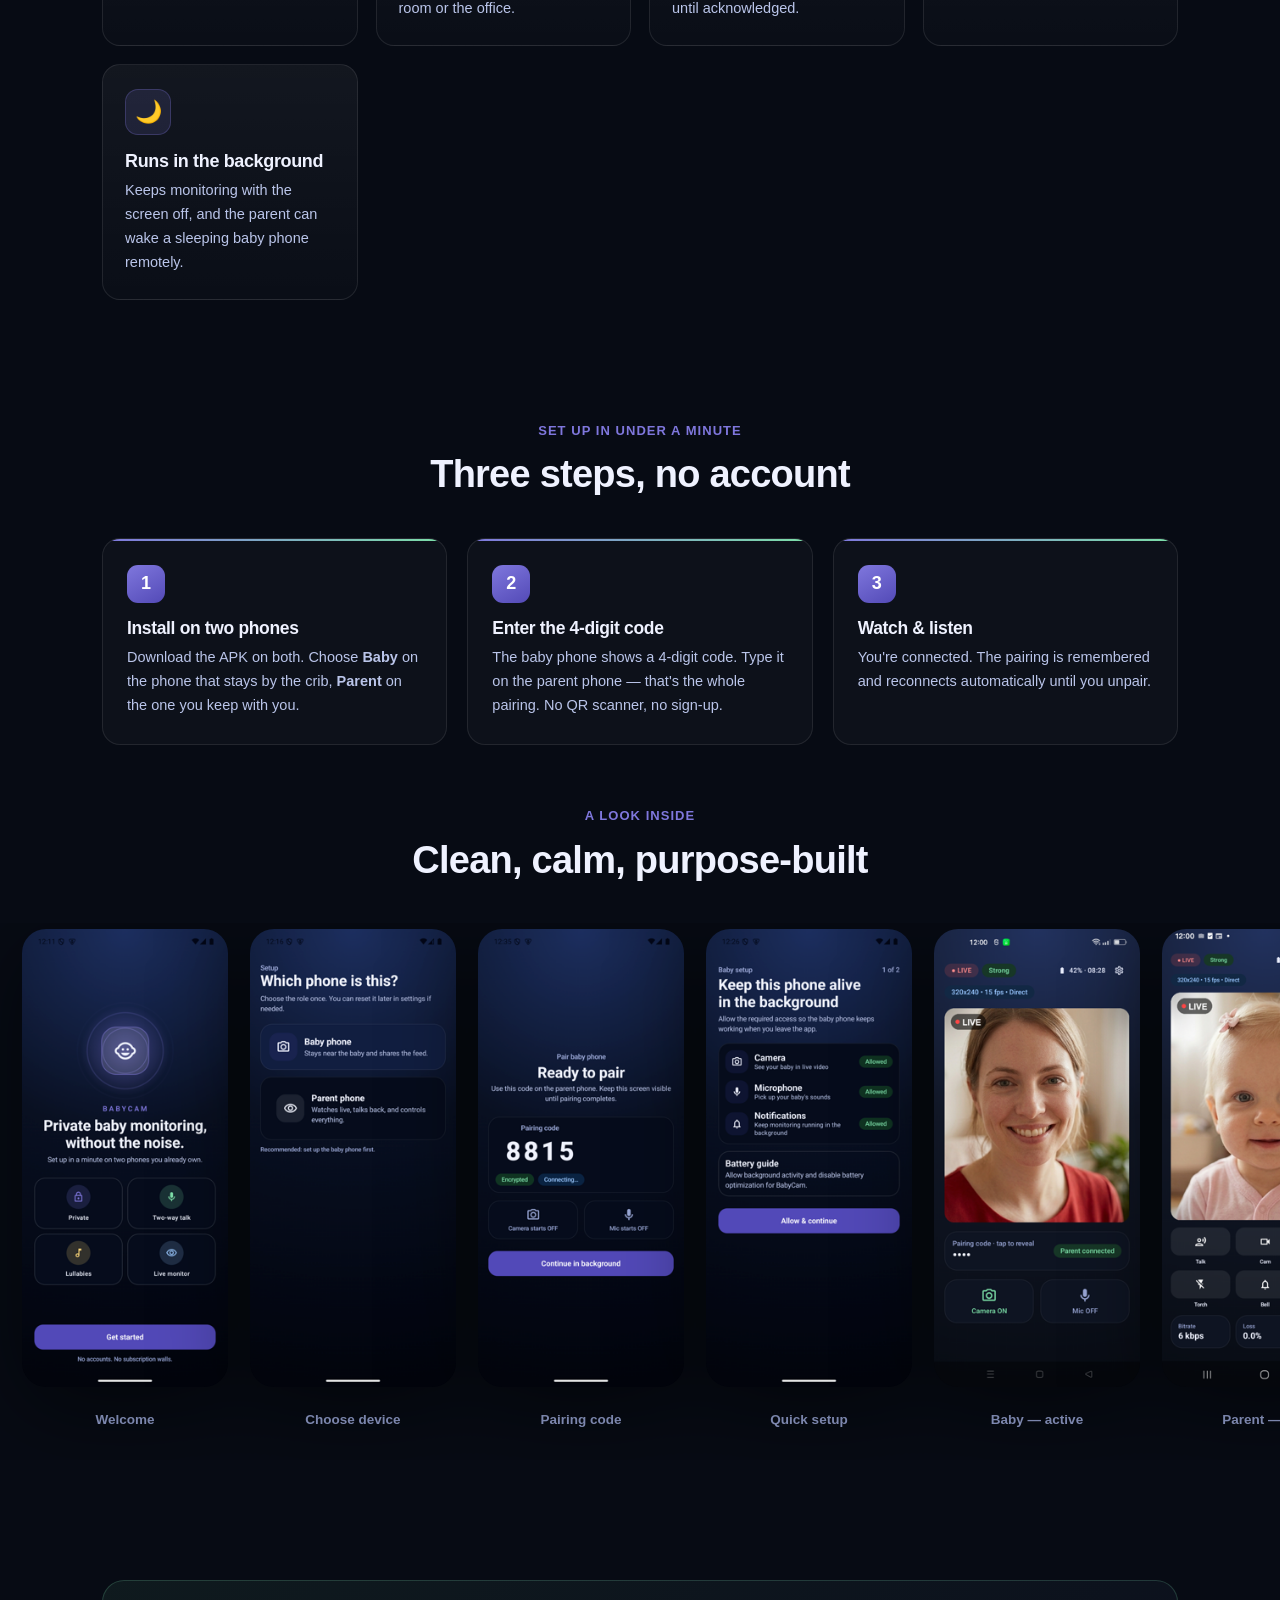
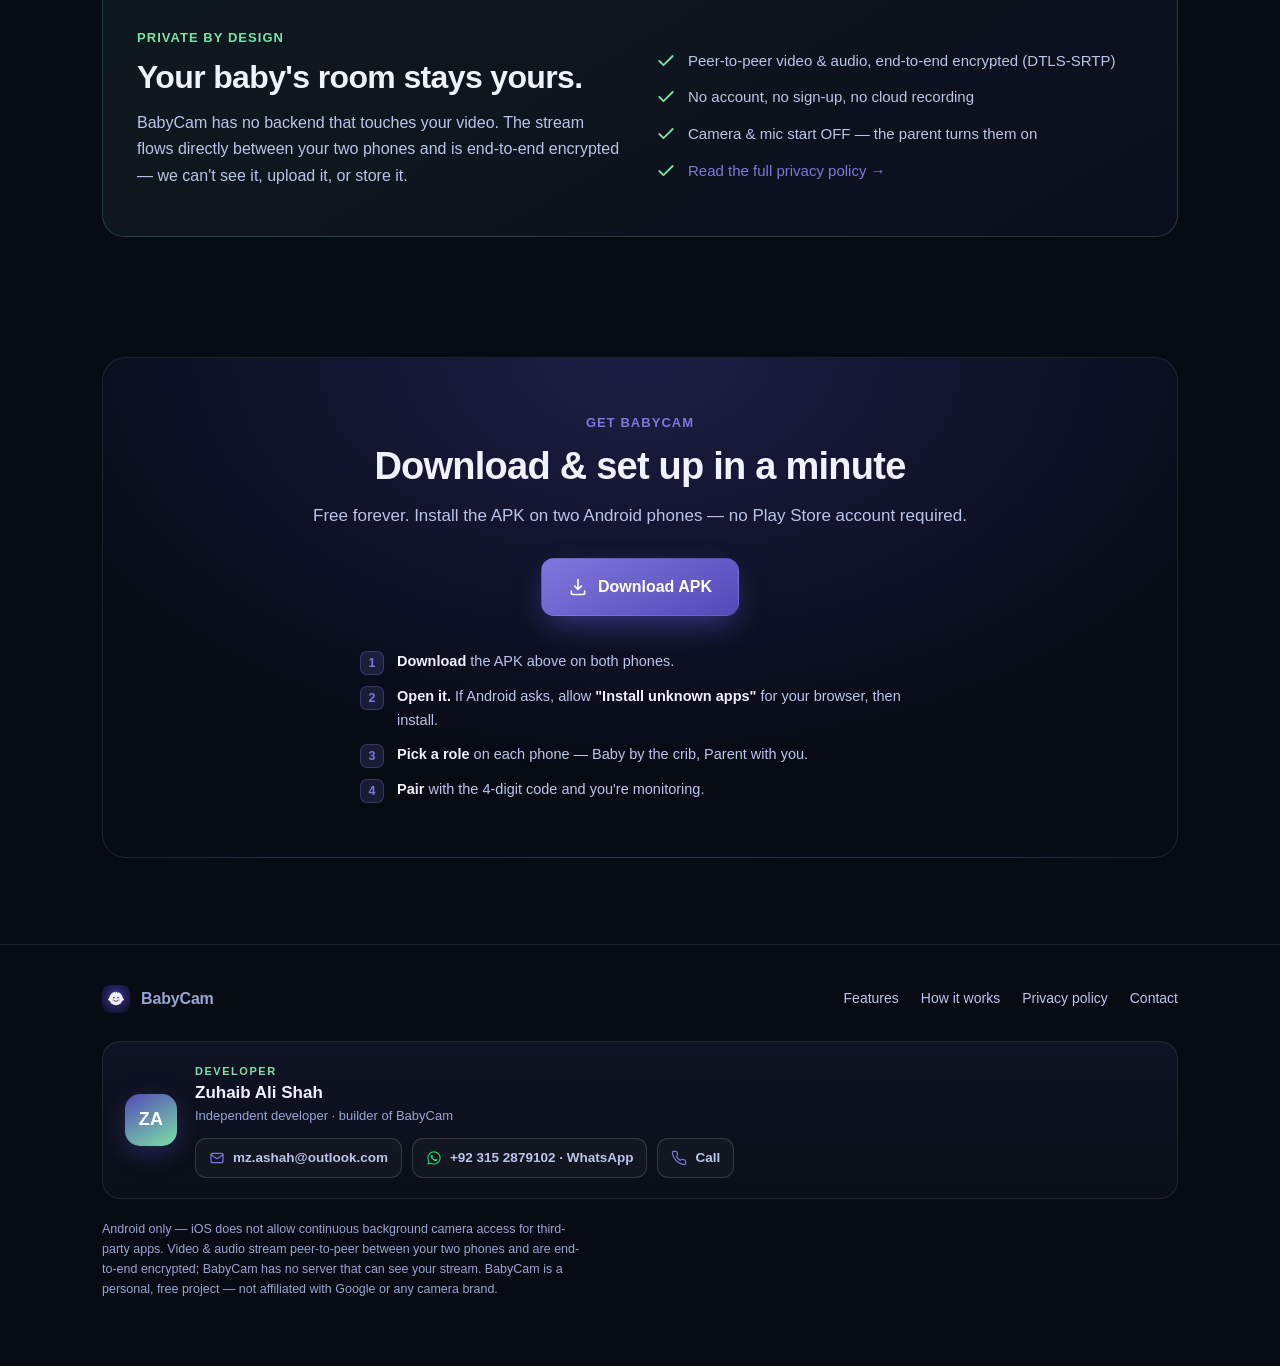
==== commit 05684219: "site: real baby in parent-live feed + real person in baby-camera feed; hero=parent-live; gallery has" ====
--- a/index.html
+++ b/index.html
@@ -41,7 +41,7 @@
   "applicationCategory": "LifestyleApplication",
   "description": "Turn two Android phones into a private, end-to-end encrypted baby monitor. Live video and two-way talk, lullabies and white noise, remote camera/mic/flashlight control, safety reminders, and app lock. Free — no account, no subscription, no cloud recording.",
   "url": "https://mzashah.github.io/babycam-app/",
-  "downloadUrl": "https://github.com/mzashah/babycam-app/releases/latest/download/app-release.apk",
+  "downloadUrl": "https://github.com/mzashah/babycam-releases/releases/latest/download/app-release.apk",
   "softwareVersion": "1.2",
   "fileSize": "40MB",
   "image": "https://mzashah.github.io/babycam-app/assets/og-image.png",
@@ -305,7 +305,7 @@
         talk, and lullabies. The stream stays <b>directly between your two phones</b>, end-to-end
         encrypted. No account, no subscription, no cloud.</p>
       <div class="cta-row reveal d3">
-        <a class="btn btn-primary" href="https://github.com/mzashah/babycam-app/releases/latest/download/app-release.apk" download>
+        <a class="btn btn-primary" href="https://github.com/mzashah/babycam-releases/releases/latest/download/app-release.apk" download>
           <svg viewBox="0 0 24 24" fill="none" stroke="currentColor" stroke-width="2" stroke-linecap="round" stroke-linejoin="round"><path d="M12 3v12m0 0l-4-4m4 4l4-4M4 17v2a2 2 0 002 2h12a2 2 0 002-2v-2"/></svg>
           Download APK
         </a>
@@ -318,7 +318,7 @@
     </div>
     <div class="phone-hero reveal d2">
       <div class="rings" aria-hidden="true"><span></span><span></span><span></span></div>
-      <div class="float"><img src="assets/shots/03-pairing.png" alt="BabyCam pairing screen — a 4-digit code with an Encrypted badge, camera and mic starting OFF" width="288" height="640" loading="eager"></div>
+      <div class="float"><img src="assets/shots/06-parent-live-baby.png" alt="BabyCam parent live view — watching the sleeping baby with talk, mic, torch and control buttons" width="288" height="640" loading="eager"></div>
     </div>
   </div>
 </div>
@@ -377,10 +377,11 @@
     <div class="gallery-track">
       <div class="shot reveal"><img src="assets/shots/01-welcome.png" alt="BabyCam welcome screen" width="206" height="458" loading="lazy"><span>Welcome</span></div>
       <div class="shot reveal d1"><img src="assets/shots/02-choose.png" alt="Choose device role — baby or parent" width="206" height="458" loading="lazy"><span>Choose device</span></div>
-      <div class="shot reveal d2"><img src="assets/shots/04-perms.png" alt="Baby setup permissions screen" width="206" height="458" loading="lazy"><span>Quick setup</span></div>
-      <div class="shot reveal d3"><img src="assets/shots/05-baby-active.png" alt="Baby phone monitoring active" width="206" height="458" loading="lazy"><span>Baby — active</span></div>
-      <div class="shot reveal d4"><img src="assets/shots/06-parent-live.png" alt="Parent live view with talk, mic, torch and control buttons" width="206" height="458" loading="lazy"><span>Parent — live</span></div>
-      <div class="shot reveal d4"><img src="assets/shots/07-parent-home.png" alt="Parent home — your baby phones list" width="206" height="458" loading="lazy"><span>Baby list</span></div>
+      <div class="shot reveal d2"><img src="assets/shots/03-pairing.png" alt="Baby pairing code — a 4-digit code, encrypted" width="206" height="458" loading="lazy"><span>Pairing code</span></div>
+      <div class="shot reveal d3"><img src="assets/shots/04-perms.png" alt="Baby setup permissions screen" width="206" height="458" loading="lazy"><span>Quick setup</span></div>
+      <div class="shot reveal d4"><img src="assets/shots/05-baby-active.png" alt="Baby phone monitoring active" width="206" height="458" loading="lazy"><span>Baby — active</span></div>
+      <div class="shot reveal d5"><img src="assets/shots/06-parent-live-baby.png" alt="Parent live view watching the sleeping baby, with talk, mic and control buttons" width="206" height="458" loading="lazy"><span>Parent — live</span></div>
+      <div class="shot reveal d6"><img src="assets/shots/07-parent-home.png" alt="Parent home — your baby phones list" width="206" height="458" loading="lazy"><span>Baby list</span></div>
     </div>
   </div>
 </section>
@@ -411,7 +412,7 @@
       <span class="kicker">Get BabyCam</span>
       <h2>Download &amp; set up in a minute</h2>
       <p>Free forever. Install the APK on two Android phones — no Play Store account required.</p>
-      <a class="btn btn-primary" href="https://github.com/mzashah/babycam-app/releases/latest/download/app-release.apk" download>
+      <a class="btn btn-primary" href="https://github.com/mzashah/babycam-releases/releases/latest/download/app-release.apk" download>
         <svg viewBox="0 0 24 24" fill="none" stroke="currentColor" stroke-width="2" stroke-linecap="round" stroke-linejoin="round"><path d="M12 3v12m0 0l-4-4m4 4l4-4M4 17v2a2 2 0 002 2h12a2 2 0 002-2v-2"/></svg>
         Download APK
       </a>
@@ -483,7 +484,7 @@
     var on=function(){h.classList.toggle('stuck',window.scrollY>8)};on();
     window.addEventListener('scroll',on,{passive:true});})();
   // live version label (button works regardless)
-  fetch("https://github.com/mzashah/babycam-app/releases/latest/download/version.json",{cache:"no-store"})
+  fetch("https://github.com/mzashah/babycam-releases/releases/latest/download/version.json",{cache:"no-store"})
     .then(function(r){return r.ok?r.json():null})
     .then(function(v){ if(v&&v.versionName){document.getElementById("ver").textContent="Latest: v"+v.versionName;} })
     .catch(function(){});
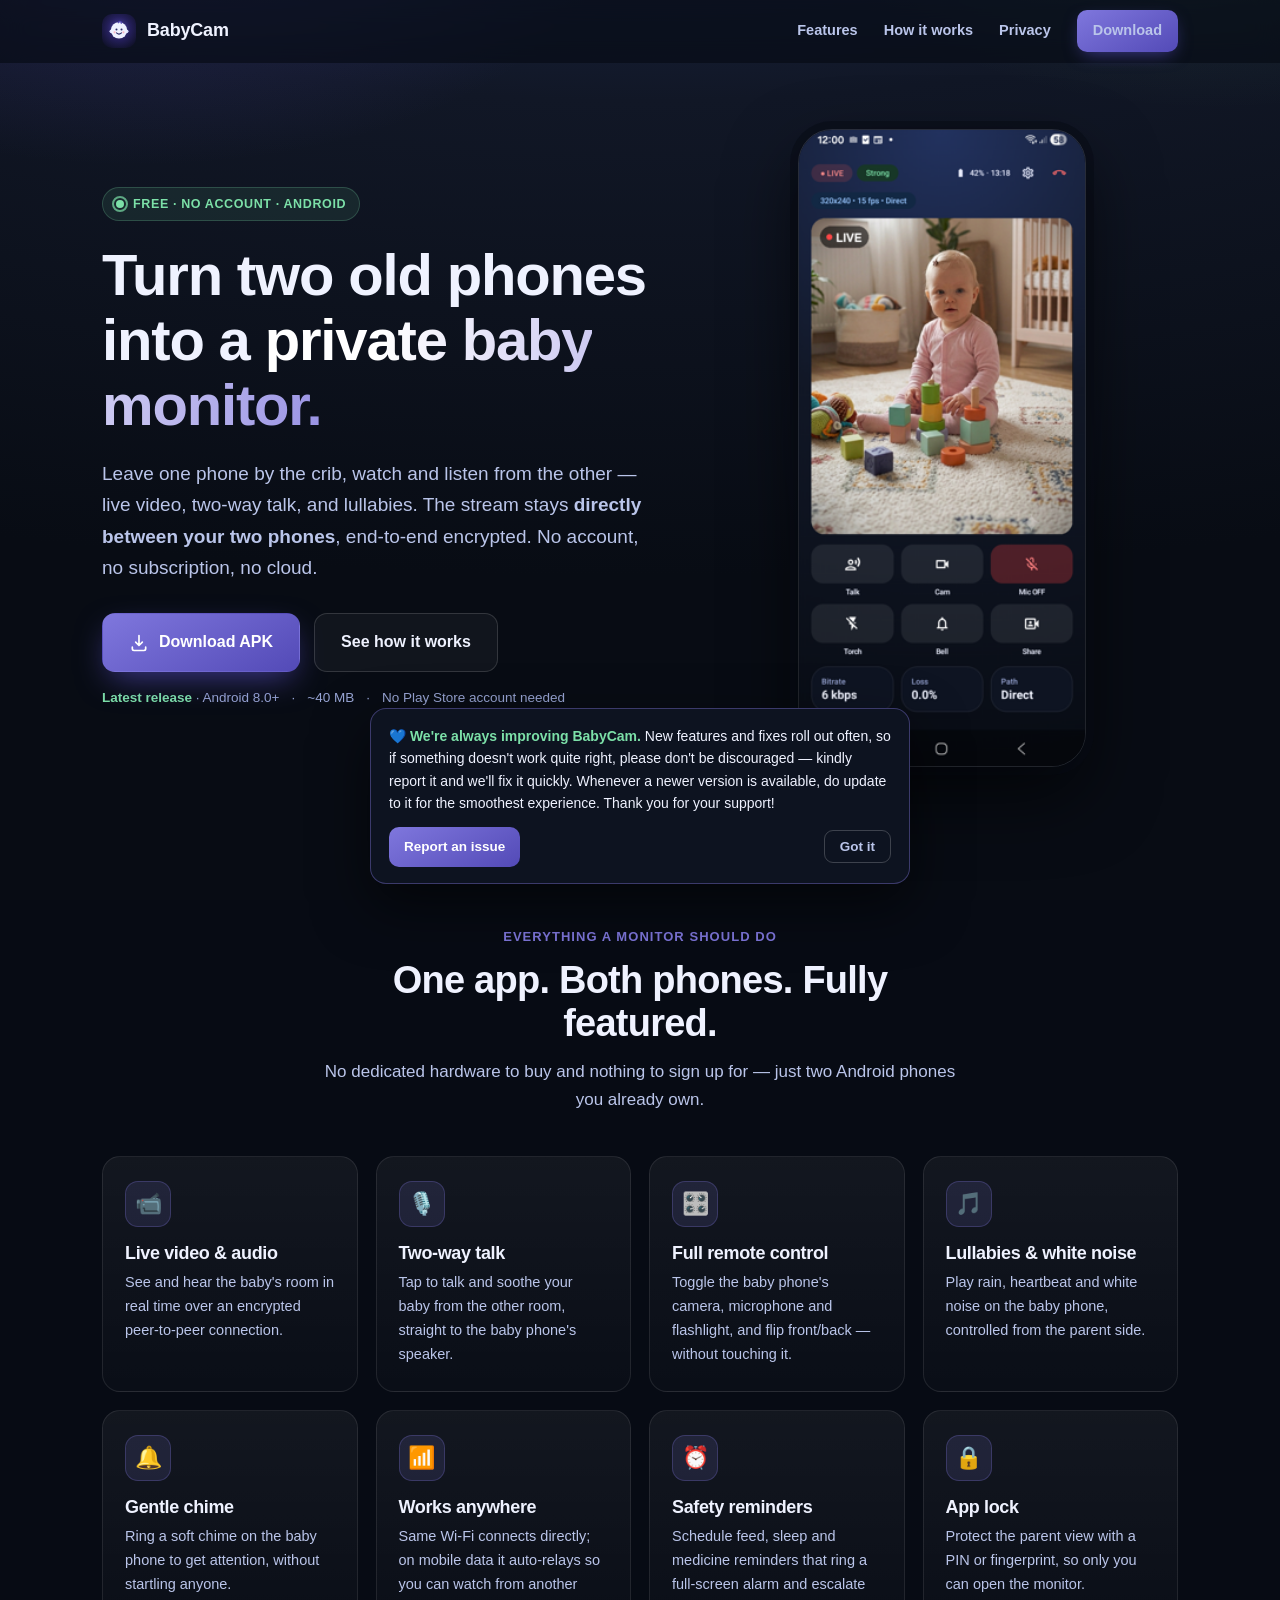
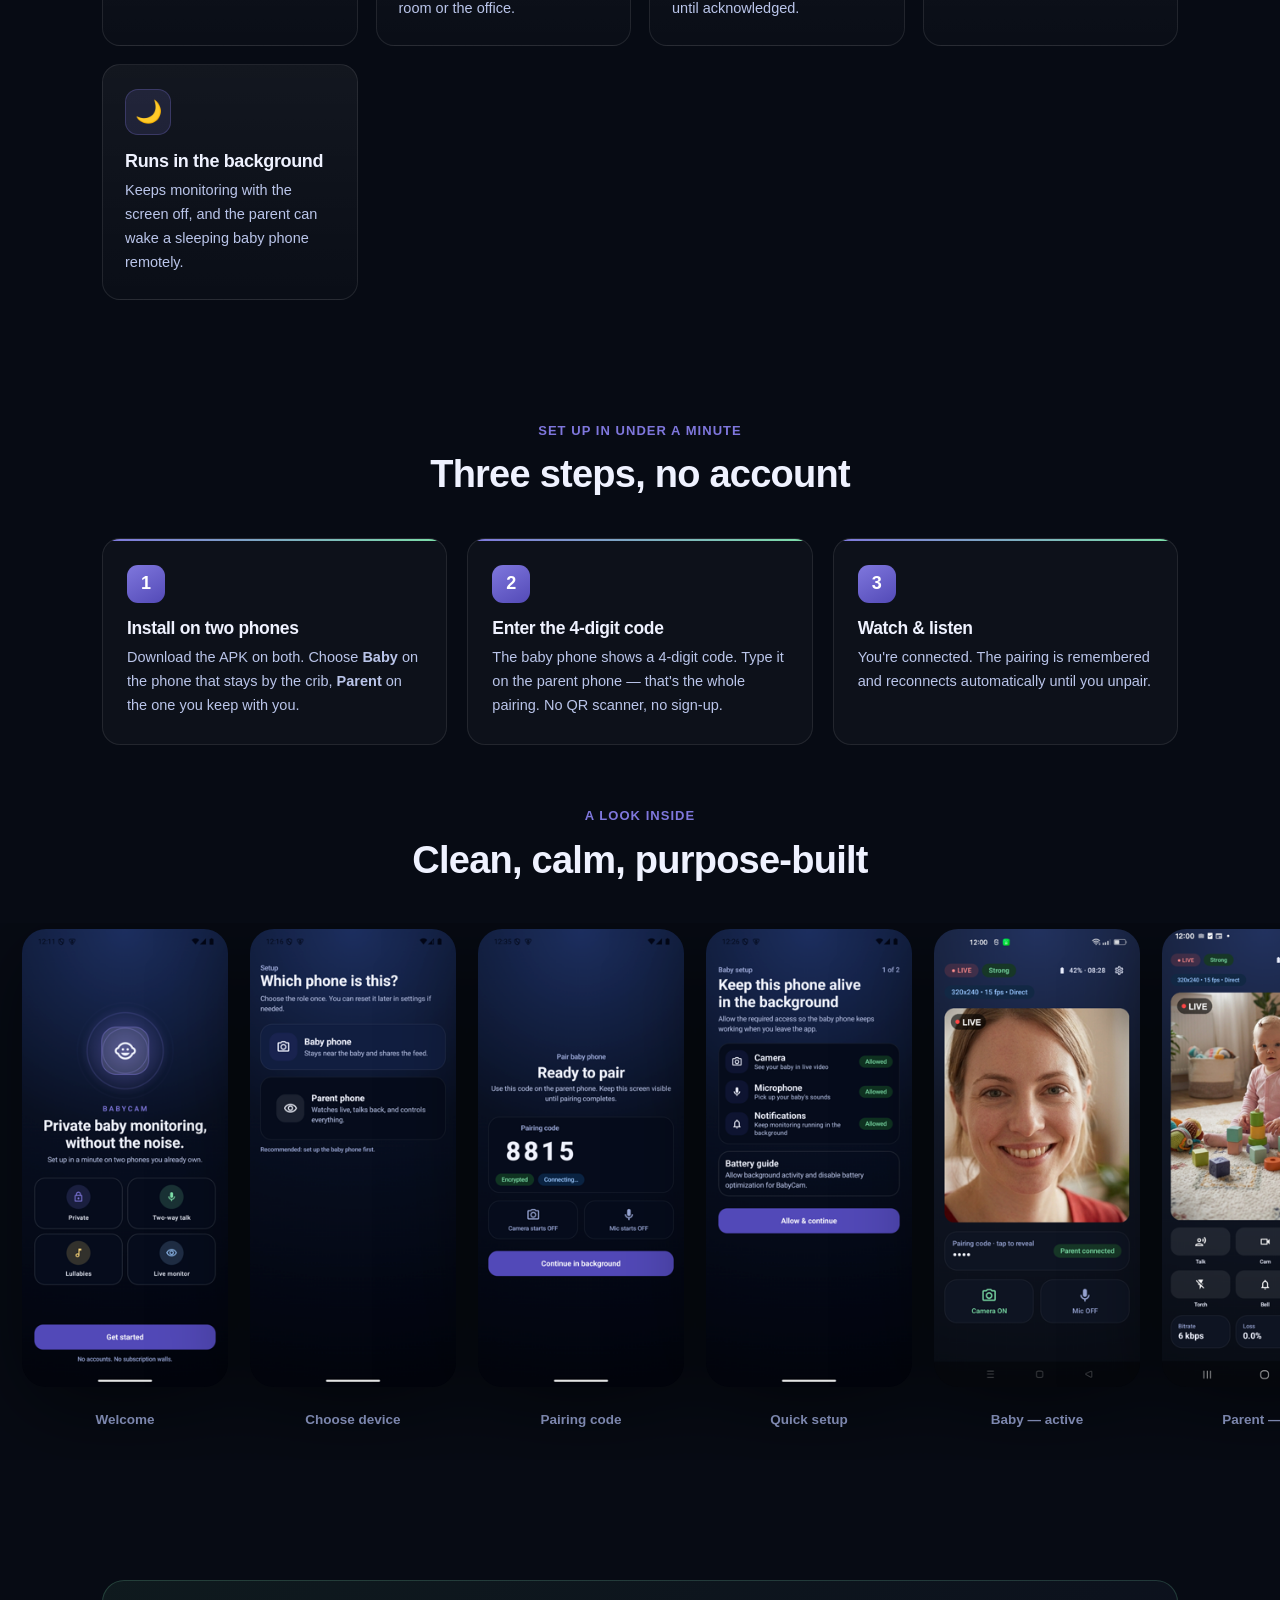
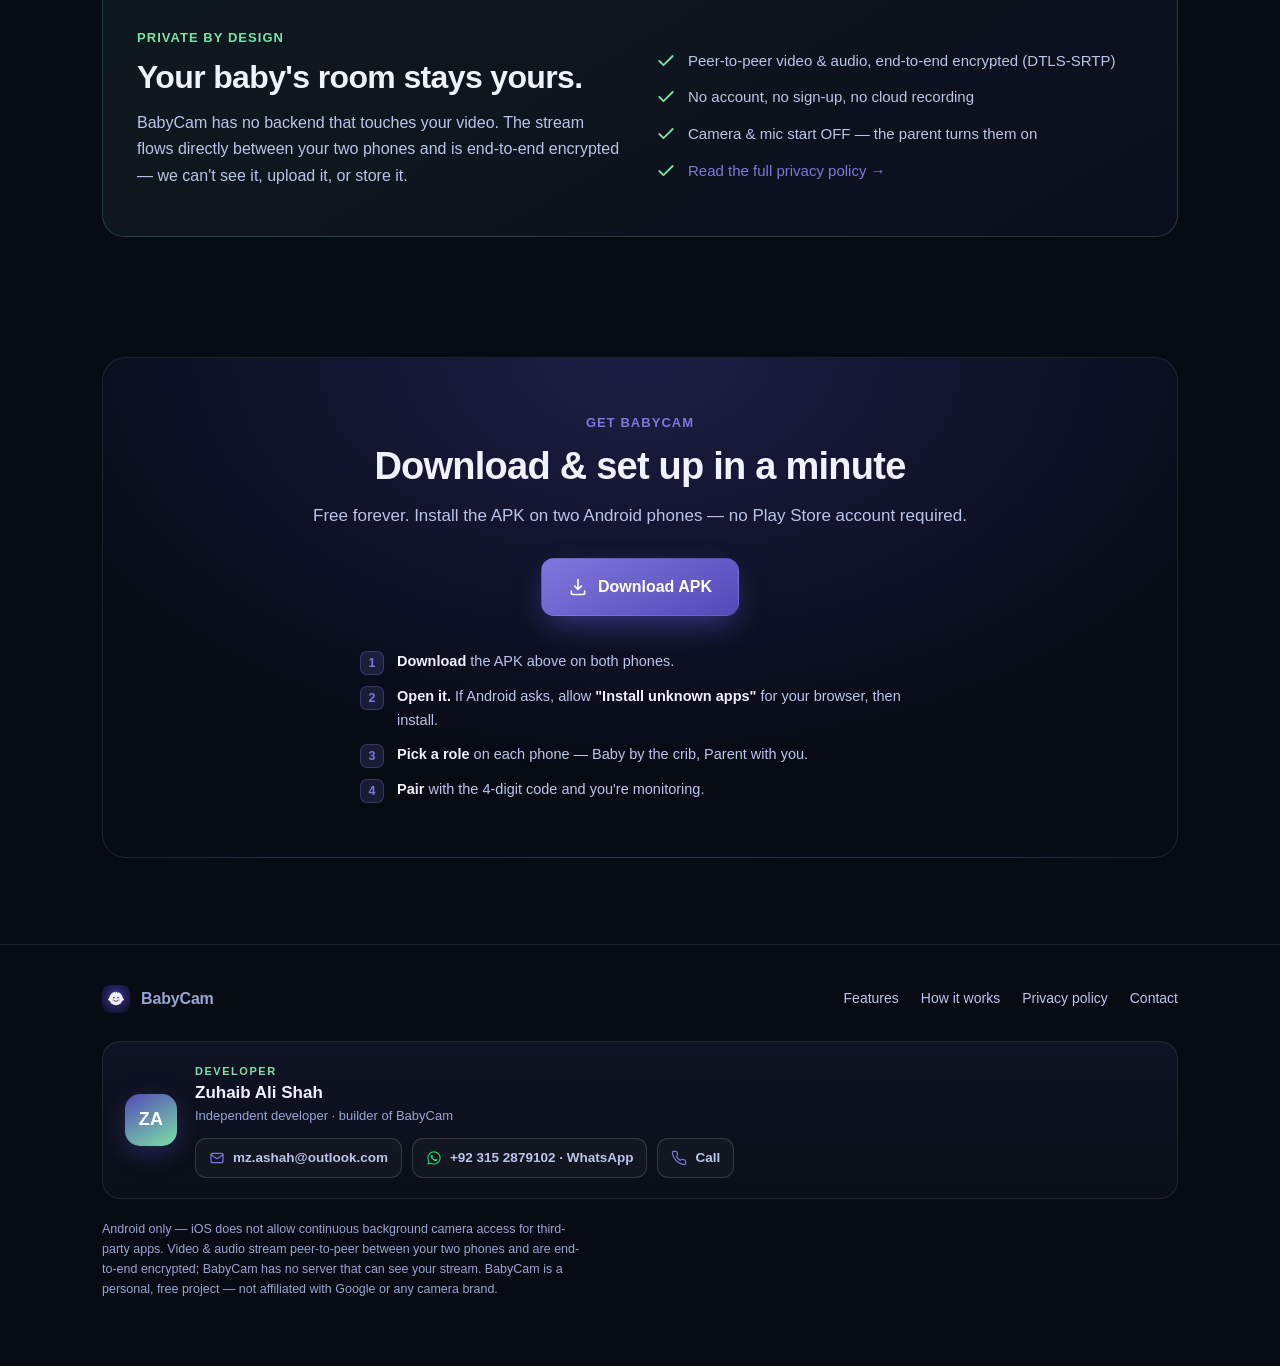
==== commit e52649f5: "site: add friendly dismissible notice banner (reappears every ~3 days) with report link" ====
--- a/index.html
+++ b/index.html
@@ -497,5 +497,47 @@
     });
   })();
 </script>
+
+<!-- Friendly, dismissible notice — reappears occasionally (every ~3 days) -->
+<style>
+  #bc-notice{position:fixed;left:16px;right:16px;bottom:16px;z-index:200;max-width:540px;margin:0 auto;
+    background:rgba(14,20,34,.97);backdrop-filter:blur(10px);border:1px solid rgba(127,119,221,.4);
+    border-radius:16px;padding:16px 18px;box-shadow:0 22px 55px rgba(0,0,0,.55);
+    display:none;transform:translateY(22px);opacity:0;transition:transform .4s cubic-bezier(.2,.7,.2,1),opacity .4s}
+  #bc-notice.show{display:block;transform:none;opacity:1}
+  #bc-notice .nt{color:#EFF2FF;font-size:14px;line-height:1.58}
+  #bc-notice .nt b{color:#7CE0A8}
+  #bc-notice .row{display:flex;gap:10px;align-items:center;margin-top:13px;flex-wrap:wrap}
+  #bc-notice a.rep{font-size:13.5px;font-weight:700;color:#fff;background:linear-gradient(150deg,#7F77DD,#534AB7);
+    padding:9px 15px;border-radius:10px;text-decoration:none}
+  #bc-notice button.cl{margin-left:auto;background:none;border:1px solid rgba(255,255,255,.2);color:#BAC5EA;
+    border-radius:9px;padding:8px 15px;font-size:13.5px;font-weight:600;cursor:pointer}
+  #bc-notice button.cl:hover{color:#fff;border-color:#7F77DD}
+</style>
+<div id="bc-notice" role="dialog" aria-live="polite">
+  <div class="nt">💙 <b>We're always improving BabyCam.</b> New features and fixes roll out often, so if
+    something doesn't work quite right, please don't be discouraged — kindly report it and we'll fix it
+    quickly. Whenever a newer version is available, do update to it for the smoothest experience.
+    Thank you for your support!</div>
+  <div class="row">
+    <a class="rep" href="https://wa.me/923152879102" target="_blank" rel="noopener">Report an issue</a>
+    <button class="cl" onclick="bcCloseNotice()">Got it</button>
+  </div>
+</div>
+<script>
+  (function(){
+    var KEY='bc_notice_dismissed', DAYS=3;
+    function show(){var n=document.getElementById('bc-notice'); if(n) n.classList.add('show');}
+    try{
+      var last=parseInt(localStorage.getItem(KEY)||'0',10);
+      if(!last || (Date.now()-last) > DAYS*86400000) setTimeout(show,1600);
+    }catch(e){ setTimeout(show,1600); }
+  })();
+  function bcCloseNotice(){
+    var n=document.getElementById('bc-notice'); if(n) n.classList.remove('show');
+    try{ localStorage.setItem('bc_notice_dismissed', String(Date.now())); }catch(e){}
+    if(typeof gtag==='function'){ gtag('event','notice_dismissed'); }
+  }
+</script>
 </body>
 </html>
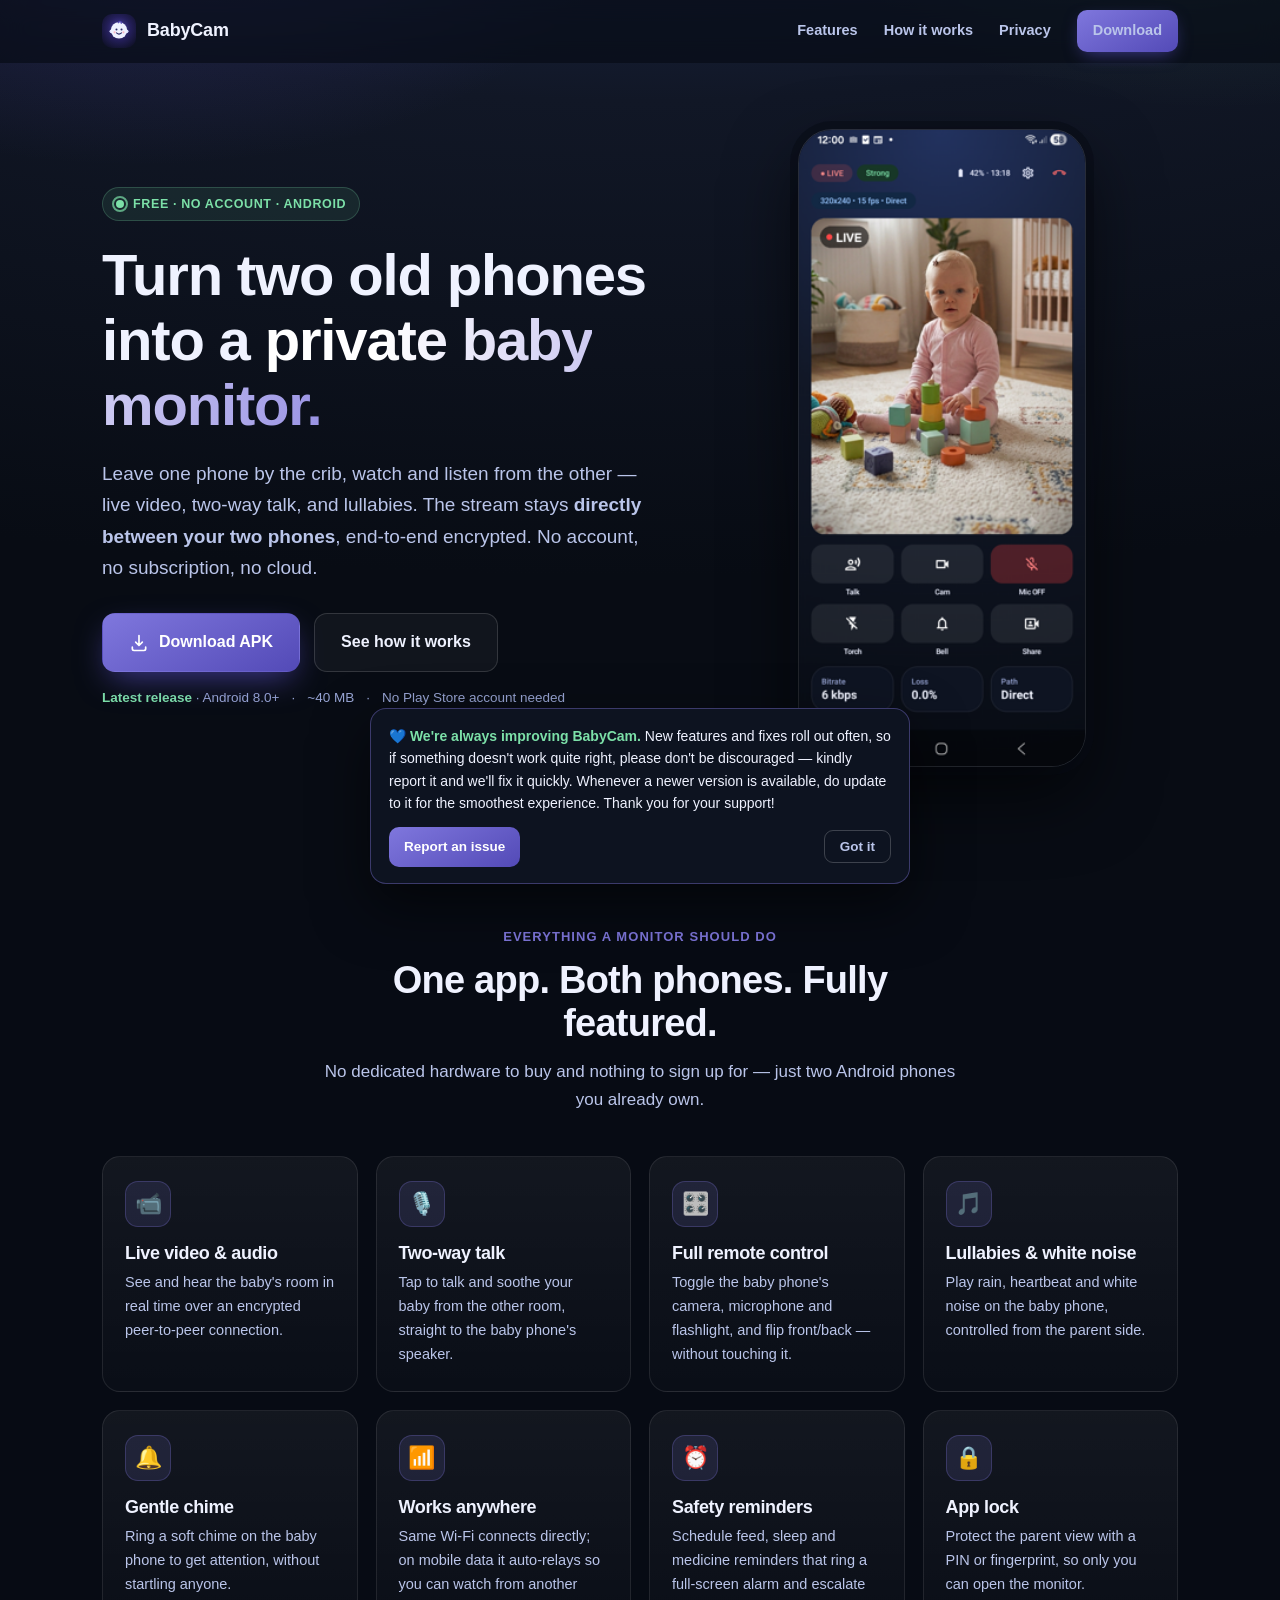
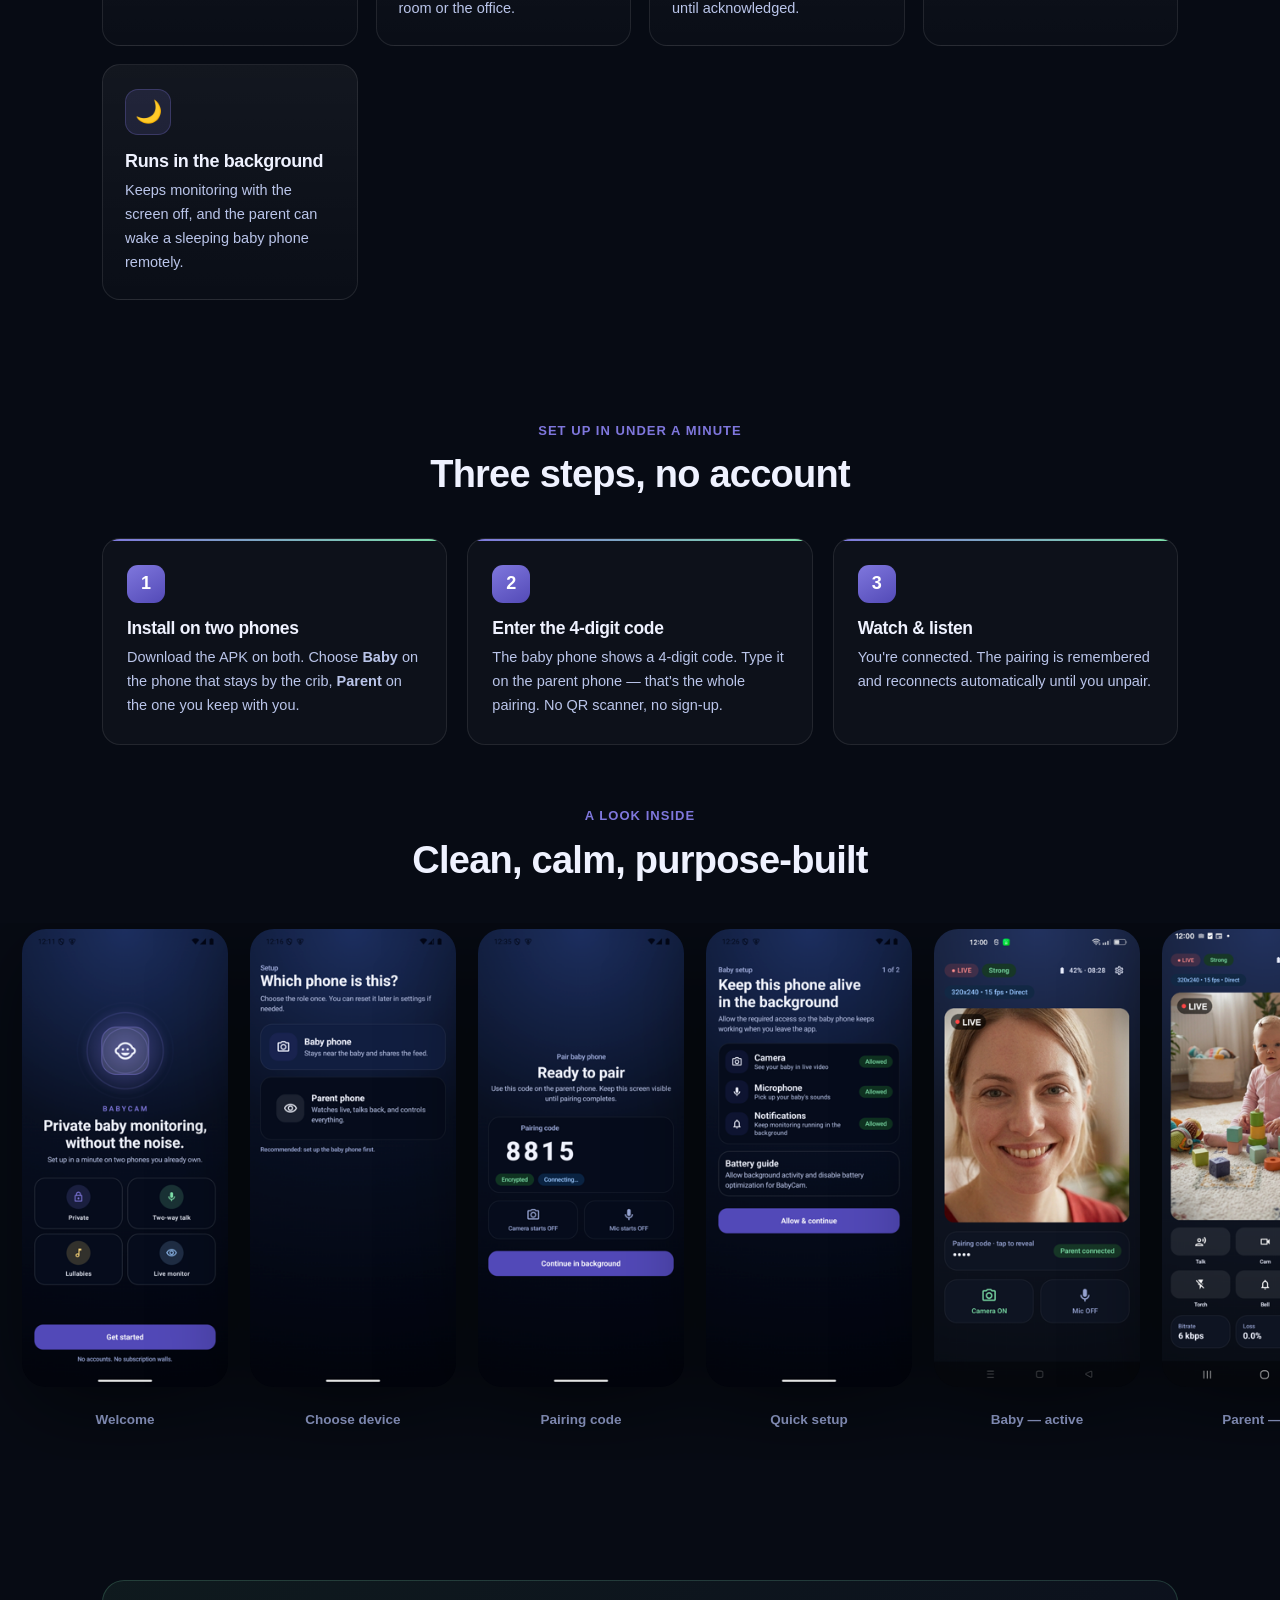
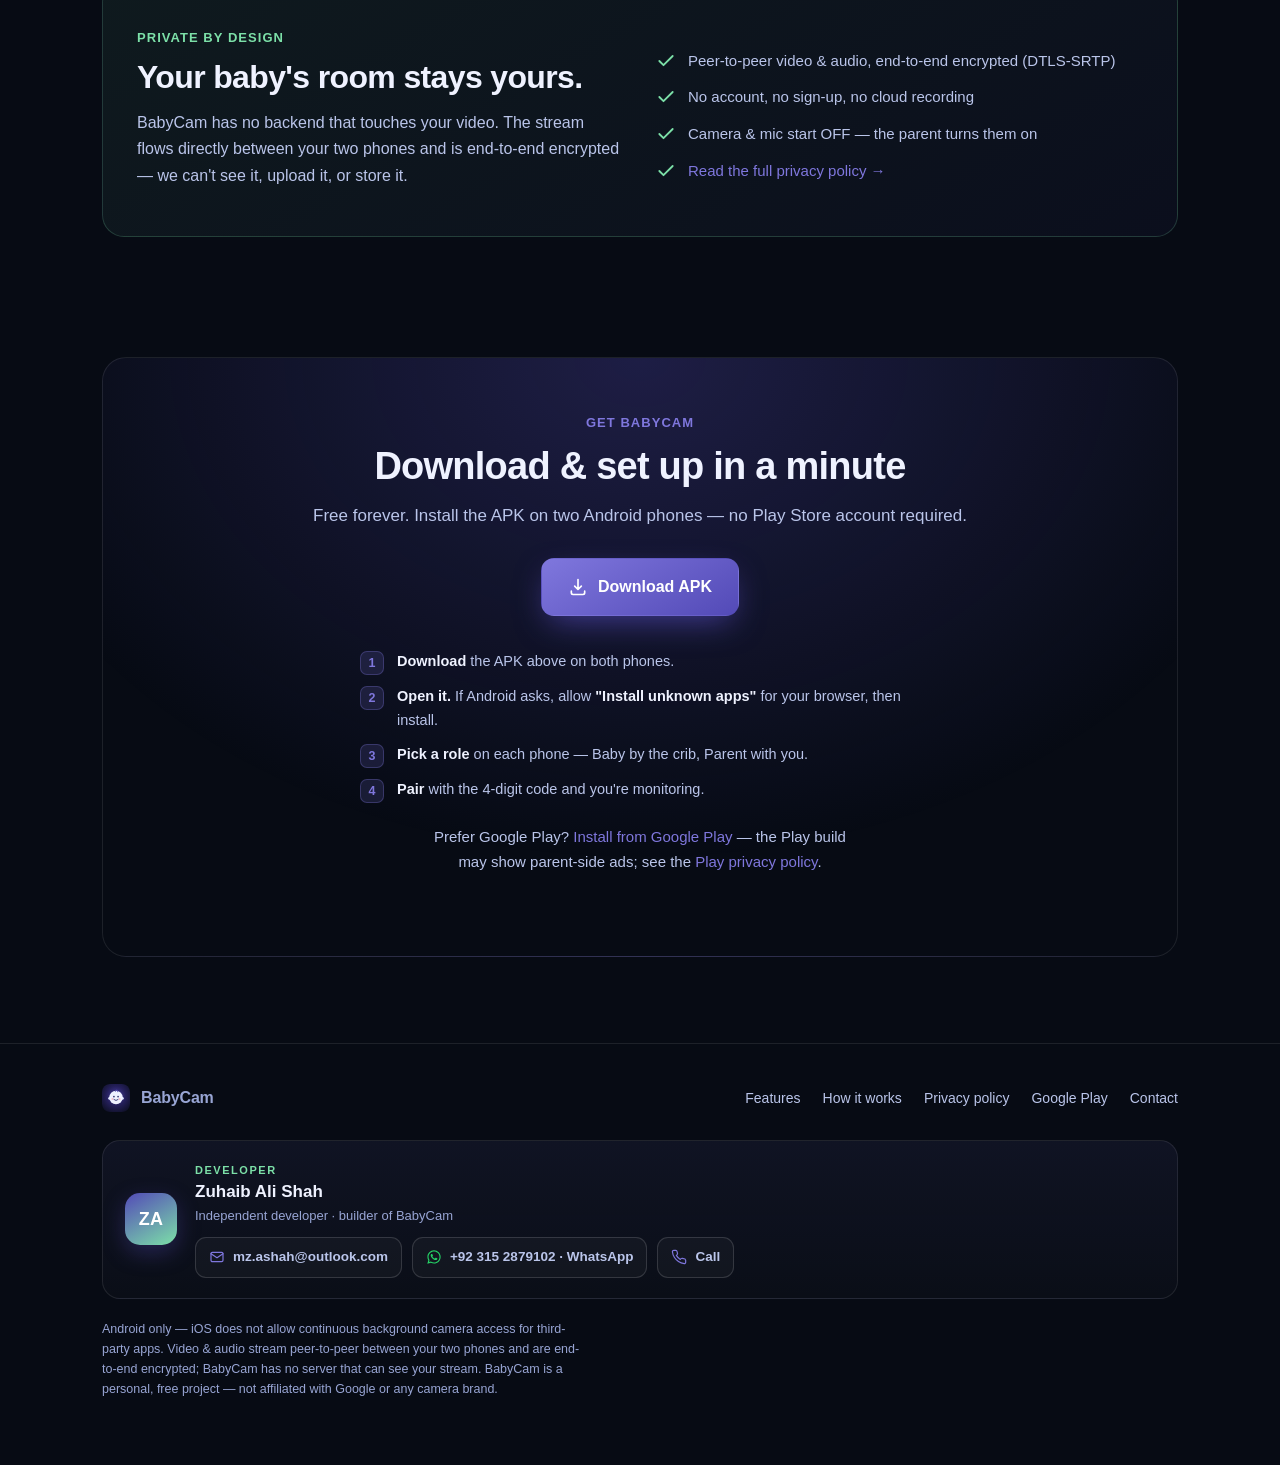
==== commit 7d4313e7: "site: link Google Play build and clarify APK privacy scope Add Play Store cross-links without ads co" ====
--- a/index.html
+++ b/index.html
@@ -422,6 +422,12 @@
         <div class="row"><span class="num">3</span><div><b>Pick a role</b> on each phone — Baby by the crib, Parent with you.</div></div>
         <div class="row"><span class="num">4</span><div><b>Pair</b> with the 4-digit code and you're monitoring.</div></div>
       </div>
+      <p style="margin-top:22px;font-size:15px;color:var(--text-2);max-width:52ch;margin-left:auto;margin-right:auto">
+        Prefer Google Play?
+        <a href="https://play.google.com/store/apps/details?id=com.mzashah.babycam" target="_blank" rel="noopener">Install from Google Play</a>
+        — the Play build may show parent-side ads; see the
+        <a href="https://mzashah.github.io/babycam-play/privacy.html">Play privacy policy</a>.
+      </p>
     </div>
   </div>
 </section>
@@ -437,6 +443,7 @@
         <a href="#features">Features</a>
         <a href="#how">How it works</a>
         <a href="privacy.html">Privacy policy</a>
+        <a href="https://play.google.com/store/apps/details?id=com.mzashah.babycam" target="_blank" rel="noopener">Google Play</a>
         <a href="mailto:mz.ashah@outlook.com">Contact</a>
       </div>
     </div>
